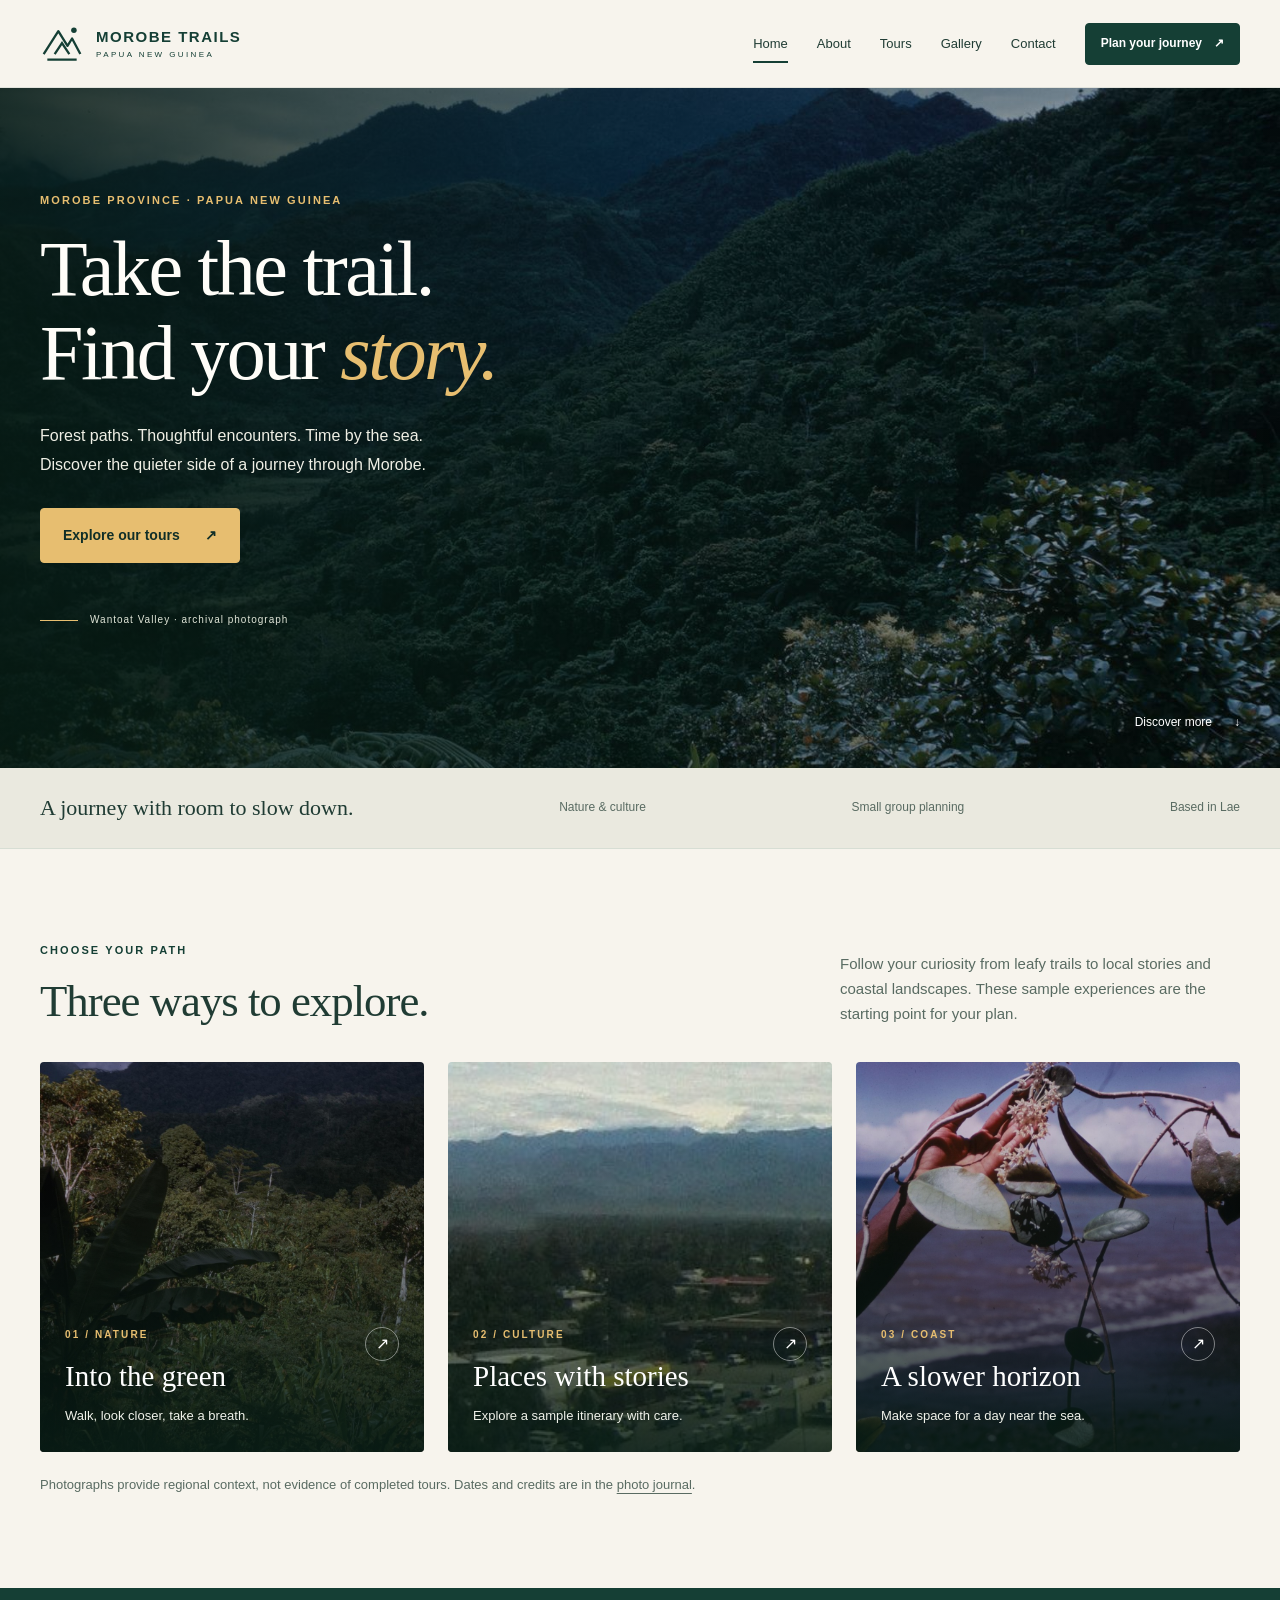
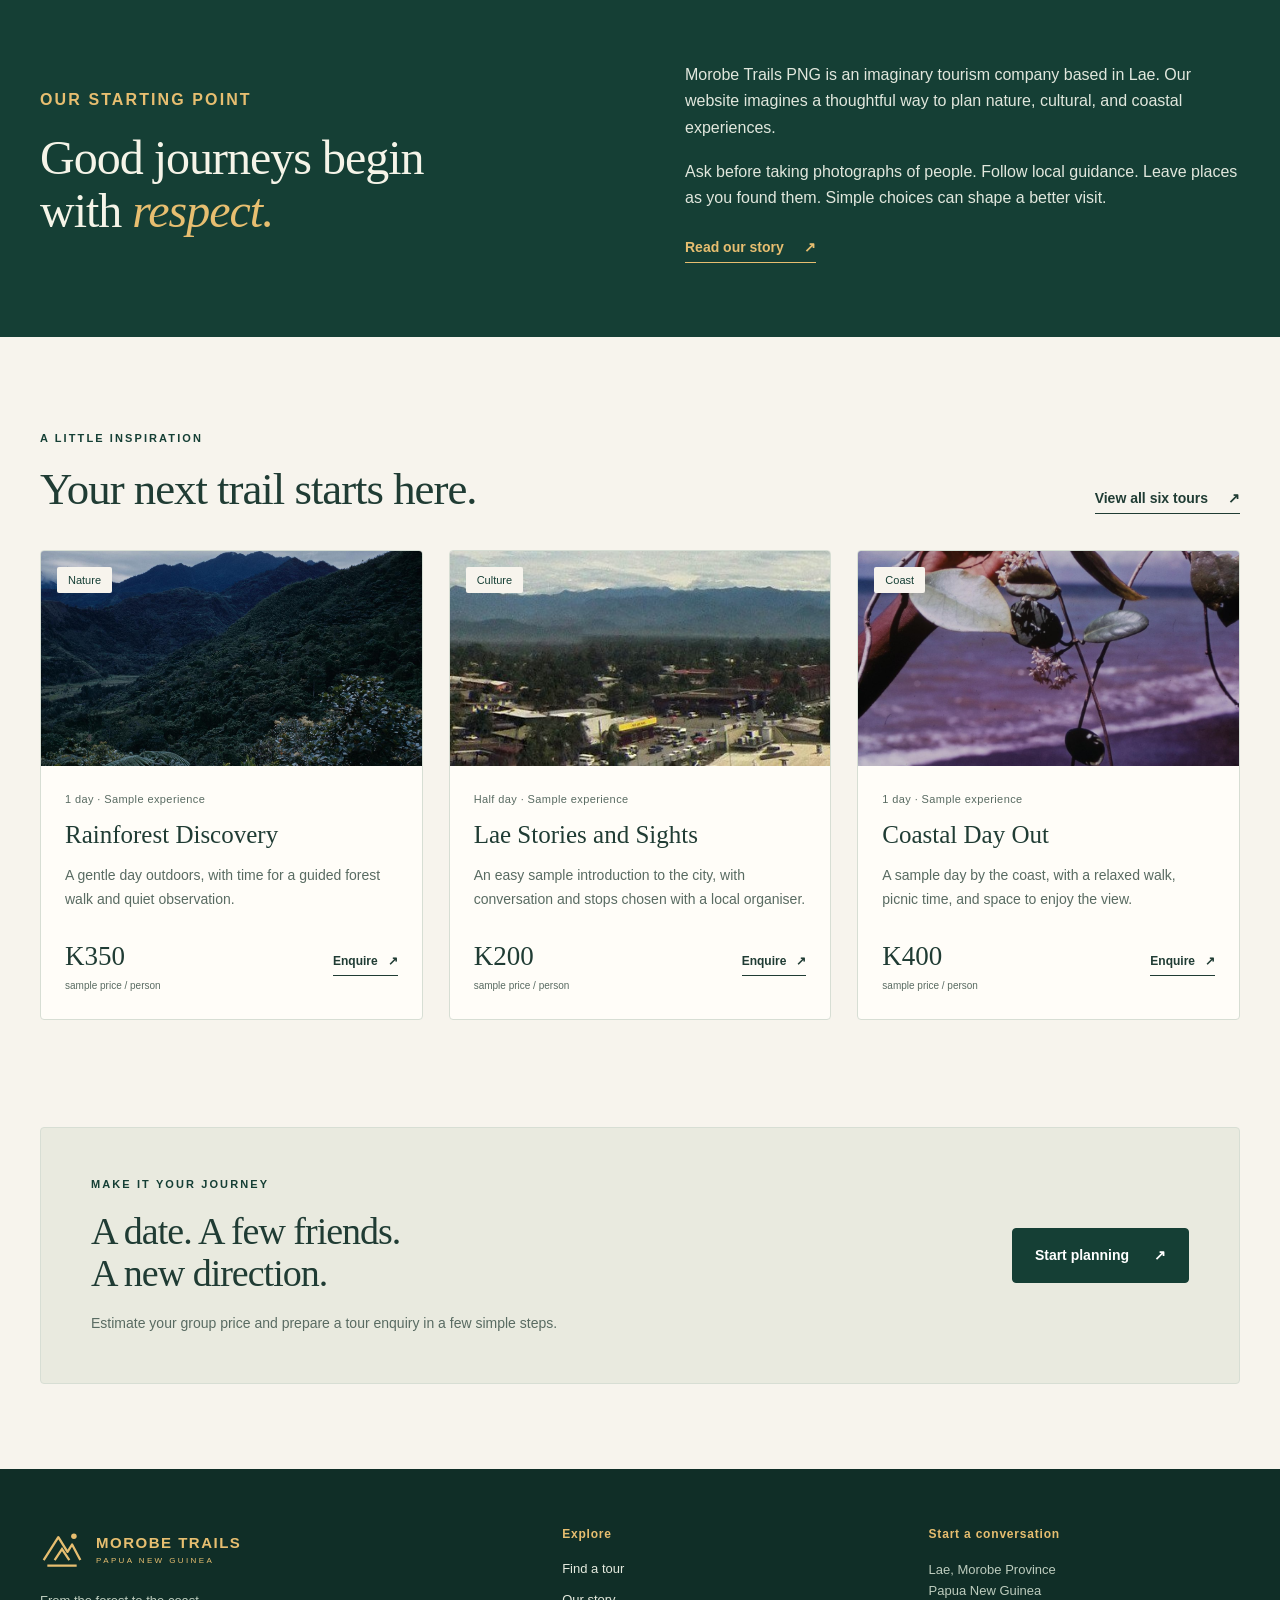
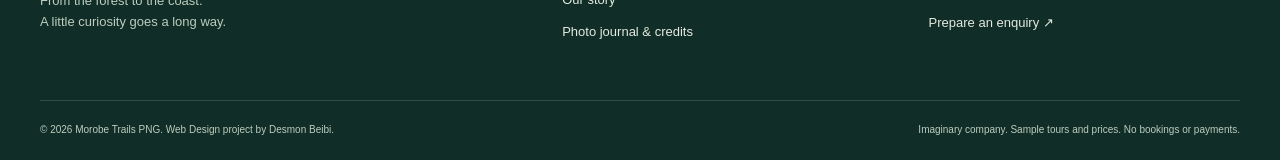
==== index.html @ 66544f93 "Complete Morobe Trails PNG tourism website" ====
<!DOCTYPE html>
<html lang="en">
<head><meta charset="utf-8"><meta name="viewport" content="width=device-width, initial-scale=1"><meta name="description" content="Explore the fictional tour concepts of Morobe Trails PNG, a Lae-based tourism company created for a Web Design project."><title>Home | Morobe Trails PNG</title><link rel="icon" href="assets/images/favicon.svg" type="image/svg+xml"><link rel="stylesheet" href="assets/css/style.css"><script defer src="assets/js/tours.js"></script><script defer src="assets/js/core.js"></script><script defer src="assets/js/main.js"></script></head>
<body><a class="skip-link" href="#main">Skip to content</a>
<header class="site-header"><div class="container header-inner"><a class="brand" href="index.html" aria-label="Morobe Trails PNG home"><svg viewBox="0 0 48 48" fill="none" aria-hidden="true"><path d="M4 35 20 10l10 16 5-8 9 17" stroke="currentColor" stroke-width="2.5" stroke-linejoin="round"/><path d="m16 35 8-12 8 12M8 41h32" stroke="currentColor" stroke-width="2.5"/><circle cx="37" cy="9" r="3" fill="currentColor"/></svg><span>MOROBE TRAILS<small>PAPUA NEW GUINEA</small></span></a><button class="menu-toggle" type="button" aria-expanded="false" aria-controls="site-nav" hidden>Menu <span aria-hidden="true">☰</span></button><nav id="site-nav" class="site-nav" aria-label="Main navigation"><a href="index.html" aria-current="page">Home</a><a href="about.html">About</a><a href="tours.html">Tours</a><a href="gallery.html">Gallery</a><a href="contact.html">Contact</a><a class="button small nav-cta" href="contact.html">Plan your journey <span aria-hidden="true">↗</span></a></nav></div></header>
<main id="main">
<section class="hero"><img class="hero-image" src="assets/images/wantoat-rainforest.jpg" alt="Archival view of rainforest-covered mountains in Wantoat Valley, Papua New Guinea" fetchpriority="high" width="1500" height="1000"><div class="hero-shade"></div><div class="container hero-content"><p class="eyebrow light">MOROBE PROVINCE · PAPUA NEW GUINEA</p><h1>Take the trail.<br>Find your <em>story.</em></h1><p class="hero-intro">Forest paths. Thoughtful encounters. Time by the sea.<br>Discover the quieter side of a journey through Morobe.</p><a class="button gold" href="tours.html">Explore our tours <span aria-hidden="true">↗</span></a><div class="hero-caption"><span class="line"></span> Wantoat Valley · archival photograph</div></div><a class="hero-scroll" href="#discover">Discover more <span aria-hidden="true">↓</span></a></section>
<section class="intro-strip"><div class="container intro-strip-inner"><p>A journey with room to slow down.</p><span>Nature &amp; culture</span><span>Small group planning</span><span>Based in Lae</span></div></section>
<section id="discover" class="section container"><div class="section-heading"><div><p class="eyebrow">CHOOSE YOUR PATH</p><h2>Three ways to explore.</h2></div><p>Follow your curiosity from leafy trails to local stories and coastal landscapes. These sample experiences are the starting point for your plan.</p></div><div class="experience-grid">
<a class="experience-card" href="tours.html?category=Nature"><img src="assets/images/saruwaged-forest.jpg" alt="Archival forest and mountain view in the Saruwaged Range" loading="lazy" width="1500" height="1000"><div><span class="eyebrow light">01 / NATURE</span><h3>Into the green</h3><p>Walk, look closer, take a breath.</p><span class="circle-arrow" aria-hidden="true">↗</span></div></a>
<a class="experience-card" href="tours.html?category=Culture"><img src="assets/images/lae-city.jpg" alt="Panoramic view of Lae city, photographed in 2014" loading="lazy" width="1500" height="1000"><div><span class="eyebrow light">02 / CULTURE</span><h3>Places with stories</h3><p>Explore a sample itinerary with care.</p><span class="circle-arrow" aria-hidden="true">↗</span></div></a>
<a class="experience-card" href="tours.html?category=Coast"><img src="assets/images/lae-coast.jpg" alt="Archival photograph recorded in Lae, Papua New Guinea" loading="lazy" width="1500" height="1000"><div><span class="eyebrow light">03 / COAST</span><h3>A slower horizon</h3><p>Make space for a day near the sea.</p><span class="circle-arrow" aria-hidden="true">↗</span></div></a></div><p class="image-note">Photographs provide regional context, not evidence of completed tours. Dates and credits are in the <a href="gallery.html#credits">photo journal</a>.</p></section>
<section class="story-band"><div class="container story-grid"><div><p class="eyebrow light">OUR STARTING POINT</p><h2>Good journeys begin<br>with <em>respect.</em></h2></div><div><p>Morobe Trails PNG is an imaginary tourism company based in Lae. Our website imagines a thoughtful way to plan nature, cultural, and coastal experiences.</p><p>Ask before taking photographs of people. Follow local guidance. Leave places as you found them. Simple choices can shape a better visit.</p><a class="text-link light" href="about.html">Read our story <span aria-hidden="true">↗</span></a></div></div></section>
<section class="section container"><div class="section-heading"><div><p class="eyebrow">A LITTLE INSPIRATION</p><h2>Your next trail starts here.</h2></div><a class="text-link" href="tours.html">View all six tours <span aria-hidden="true">↗</span></a></div><div class="tour-grid" id="featured-tours"></div><noscript><p>Enable JavaScript to view the interactive tour cards and planning tools. You can still browse our story and photo journal.</p></noscript></section>
<section class="cta-panel container"><div><p class="eyebrow">MAKE IT YOUR JOURNEY</p><h2>A date. A few friends.<br>A new direction.</h2><p>Estimate your group price and prepare a tour enquiry in a few simple steps.</p></div><a class="button" href="tours.html#calculator">Start planning <span aria-hidden="true">↗</span></a></section>
</main>
<footer class="site-footer"><div class="container footer-grid"><div><a class="brand" href="index.html"><svg viewBox="0 0 48 48" fill="none" aria-hidden="true"><path d="M4 35 20 10l10 16 5-8 9 17" stroke="currentColor" stroke-width="2.5" stroke-linejoin="round"/><path d="m16 35 8-12 8 12M8 41h32" stroke="currentColor" stroke-width="2.5"/><circle cx="37" cy="9" r="3" fill="currentColor"/></svg><span>MOROBE TRAILS<small>PAPUA NEW GUINEA</small></span></a><p>From the forest to the coast.<br>A little curiosity goes a long way.</p></div><div><h2>Explore</h2><a href="tours.html">Find a tour</a><a href="about.html">Our story</a><a href="gallery.html">Photo journal &amp; credits</a></div><div><h2>Start a conversation</h2><p>Lae, Morobe Province<br>Papua New Guinea</p><a href="contact.html">Prepare an enquiry <span aria-hidden="true">↗</span></a></div></div><div class="container footer-bottom"><p>© 2026 Morobe Trails PNG. Web Design project by Desmon Beibi.</p><p>Imaginary company. Sample tours and prices. No bookings or payments.</p></div></footer>
</body></html>
---- assets/css/style.css ----
:root{--forest:#153f35;--deep:#102e27;--cream:#f7f4ed;--paper:#fffdf8;--gold:#e7be70;--ink:#203c34;--muted:#596b62;--line:#d7ded4;--error:#9c2d20;--radius:4px}*{box-sizing:border-box}html{scroll-behavior:smooth;scroll-padding-top:95px}body{margin:0;background:var(--cream);color:var(--ink);font-family:Arial,Helvetica,sans-serif;font-size:16px;line-height:1.65}h1,h2,h3,h4,p,figure{margin:0}h1,h2,h3{font-family:Georgia,'Times New Roman',serif;font-weight:400;line-height:1.1}h1{font-size:clamp(44px,6vw,78px);letter-spacing:-2px}h2{font-size:clamp(32px,3.5vw,48px);letter-spacing:-1px}h3{font-size:27px}h4{font-size:15px;margin:18px 0 5px}h1 em,h2 em{font-weight:400}p+p{margin-top:18px}a{color:inherit;text-underline-offset:4px}img{display:block;width:100%;object-fit:cover}button,input,select,textarea{font:inherit}button,a,input,select,textarea{-webkit-tap-highlight-color:transparent}button{cursor:pointer}button:disabled{cursor:default}a:focus-visible,button:focus-visible,input:focus-visible,select:focus-visible,textarea:focus-visible,summary:focus-visible{outline:3px solid #b67b12;outline-offset:4px}button:focus-visible{outline-offset:5px}[hidden]{display:none!important}.container{width:min(1200px,calc(100% - 80px));margin-inline:auto}.section{padding-top:92px;padding-bottom:92px}.eyebrow{font-size:11px;letter-spacing:2.1px;font-weight:700;color:var(--forest);margin-bottom:18px}.eyebrow.light{color:var(--gold)}.lead{max-width:640px;font-size:18px;color:var(--muted);margin-top:24px}.muted,.image-note,.field-hint{color:var(--muted)}.small-note,.image-note{font-size:13px;line-height:1.65}.image-note{margin-top:22px}.text-link{display:inline-flex;gap:20px;align-items:center;font-size:14px;font-weight:700;text-decoration:none;border-bottom:1px solid currentColor;padding-bottom:3px}.text-link.light{color:var(--gold)}.button{display:inline-flex;align-items:center;justify-content:center;gap:25px;background:var(--forest);color:white;border:1px solid var(--forest);text-decoration:none;font-size:14px;font-weight:700;padding:15px 22px;border-radius:var(--radius);min-height:48px;transition:background .2s,transform .2s}.button:hover{background:var(--deep);transform:translateY(-1px)}.button.gold{background:var(--gold);color:var(--deep);border-color:var(--gold)}.button.gold:hover{background:#f0cc8a}.button.secondary{background:transparent;color:var(--forest)}.button.small{padding:10px 15px;gap:12px;min-height:42px;font-size:12px}.site-header{height:88px;background:var(--cream);position:sticky;top:0;z-index:20;border-bottom:1px solid rgba(21,63,53,.09)}.header-inner{height:100%;display:flex;align-items:center;justify-content:space-between;gap:25px}.brand{display:flex;gap:12px;align-items:center;text-decoration:none;color:var(--forest);flex-shrink:0}.brand svg{width:44px;height:44px}.brand>span{font-size:15px;font-weight:700;line-height:1.5;letter-spacing:1.5px}.brand small{display:block;font-size:8px;letter-spacing:2.4px;font-weight:400}.site-nav{display:flex;align-items:center;gap:29px}.site-nav>a:not(.button){font-size:13px;text-decoration:none;padding:9px 0;position:relative}.site-nav>a[aria-current]::after{content:'';height:2px;background:var(--forest);position:absolute;bottom:0;left:0;right:0}.site-nav>a:hover{color:#6d531b}.menu-toggle{display:none;border:1px solid var(--line);background:transparent;padding:10px 14px;color:var(--forest);border-radius:4px;min-height:44px}.hero{height:680px;min-height:590px;position:relative;isolation:isolate;color:white;background:var(--forest)}.hero-image{position:absolute;inset:0;height:100%;object-position:center 53%;z-index:-2}.hero-shade{position:absolute;inset:0;background:linear-gradient(90deg,rgba(7,27,19,.86),rgba(7,27,19,.47) 48%,rgba(7,27,19,.12));z-index:-1}.hero-content{padding-top:103px}.hero h1{font-size:clamp(50px,6.1vw,84px);line-height:1.08;color:var(--paper);max-width:700px;letter-spacing:-2.5px}.hero h1 em{color:var(--gold)}.hero-intro{font-size:16px;color:#efefe5;line-height:1.85;margin:25px 0 28px}.hero-caption{display:flex;align-items:center;gap:12px;font-size:10px;letter-spacing:1px;color:#e0e5d8;margin-top:49px}.line{width:38px;height:1px;background:var(--gold)}.hero-scroll{position:absolute;right:40px;bottom:35px;color:white;text-decoration:none;font-size:12px;display:flex;gap:22px}.intro-strip{background:#eae9df;border-bottom:1px solid var(--line)}.intro-strip-inner{display:flex;justify-content:space-between;align-items:center;gap:20px;min-height:80px}.intro-strip p{font-family:Georgia,serif;font-size:22px}.intro-strip span{font-size:12px;color:var(--muted)}.section-heading{display:flex;align-items:flex-end;justify-content:space-between;gap:55px;margin-bottom:36px}.section-heading>p{max-width:400px;color:var(--muted);font-size:15px}.section-heading .text-link{flex-shrink:0}.experience-grid{display:grid;grid-template-columns:repeat(3,1fr);gap:24px}.experience-card{height:390px;position:relative;isolation:isolate;color:white;text-decoration:none;overflow:hidden;border-radius:var(--radius)}.experience-card img{position:absolute;inset:0;height:100%;z-index:-2;transition:transform .6s}.experience-card::after{content:'';position:absolute;inset:0;background:linear-gradient(transparent 20%,rgba(8,29,22,.87));z-index:-1}.experience-card:hover img{transform:scale(1.035)}.experience-card>div{position:absolute;left:25px;right:25px;bottom:26px}.experience-card h3{font-size:29px}.experience-card p{font-size:13px;color:#eff1e9;margin-top:12px}.experience-card .eyebrow{font-size:10px;display:block}.circle-arrow{position:absolute;right:0;top:0;border:1px solid #ffffff70;border-radius:50%;width:34px;height:34px;text-align:center;line-height:32px}.story-band{background:var(--forest);color:#f5f4e8;padding:74px 0}.story-grid{display:grid;grid-template-columns:1fr 1fr;gap:90px;align-items:center}.story-grid h2{font-size:48px}.story-grid h2 em{color:var(--gold)}.story-grid p{font-size:16px;color:#e1e7dd}.story-grid .text-link{margin-top:24px}.tour-grid{display:grid;grid-template-columns:repeat(3,minmax(0,1fr));gap:26px}.tour-card{background:var(--paper);border:1px solid var(--line);border-radius:var(--radius);overflow:hidden;display:flex;flex-direction:column}.tour-photo{height:215px;position:relative;display:block;overflow:hidden}.tour-photo img{height:100%;transition:transform .5s}.tour-photo:hover img{transform:scale(1.035)}.tour-category{position:absolute;top:16px;left:16px;background:var(--cream);color:var(--forest);padding:4px 11px;font-size:11px;border-radius:2px}.tour-card-body{padding:24px;display:flex;flex-direction:column;flex:1}.tour-duration{font-size:11px;letter-spacing:.4px;color:var(--muted);margin-bottom:12px}.tour-card h3{font-size:25px;line-height:1.2;margin-bottom:14px}.tour-card-body>p:not(.tour-duration){font-size:14px;color:var(--muted)}.tour-card details{font-size:13px;margin-top:18px;margin-bottom:8px}.tour-card summary{cursor:pointer;font-weight:700;padding:7px 0}.tour-card li{margin-bottom:7px}.tour-card details ol,.tour-card details ul{padding-left:20px}.tour-card-bottom{margin-top:auto;padding-top:23px;display:flex;justify-content:space-between;align-items:center;gap:15px}.tour-card-bottom strong{font-family:Georgia,serif;font-size:27px;font-weight:400}.tour-card-bottom small{display:block;font-size:10px;color:var(--muted)}.tour-card-bottom .text-link{font-size:12px;gap:10px}.cta-panel{margin-top:15px;margin-bottom:85px;background:#e9eadf;border:1px solid var(--line);padding:47px 50px;display:flex;justify-content:space-between;align-items:center;gap:30px;border-radius:var(--radius)}.cta-panel h2{font-size:38px}.cta-panel p:not(.eyebrow){font-size:14px;color:var(--muted);margin-top:18px}.site-footer{background:#102e27;color:#e5eade;padding-top:59px}.site-footer .brand{color:var(--gold)}.footer-grid{display:grid;grid-template-columns:1.5fr 1fr 1fr;gap:55px;padding-bottom:48px}.footer-grid h2{font-family:Arial,sans-serif;font-size:12px;letter-spacing:.8px;font-weight:700;color:var(--gold);margin-bottom:17px}.footer-grid p{font-size:13px;color:#bdccbe;margin-top:18px}.footer-grid a:not(.brand){display:block;font-size:13px;text-decoration:none;margin:10px 0}.footer-grid a:hover{text-decoration:underline}.footer-bottom{border-top:1px solid #ffffff22;padding:21px 0;display:flex;justify-content:space-between;gap:25px}.footer-bottom p{font-size:10px;color:#bdccbe;margin:0;max-width:50%}.page-intro{padding-top:76px;padding-bottom:62px}.page-intro h1 em{color:#80601f}.split-section{display:grid;grid-template-columns:1fr 1fr;gap:70px;align-items:center;padding-bottom:35px}.editorial-photo img{height:450px;border-radius:4px}.editorial-photo figcaption{font-size:11px;color:var(--muted);margin-top:12px}.prose h2{margin-bottom:24px}.prose p:not(.eyebrow){font-size:15px;color:var(--muted)}.prose .button{margin-top:28px}.principle-grid{display:grid;grid-template-columns:repeat(3,1fr);gap:43px;margin-top:40px}.principle-grid article{border-top:1px solid var(--line);padding-top:24px}.number{font-size:12px;color:#80601f;display:block;margin-bottom:20px}.principle-grid h3{font-size:25px;margin-bottom:17px}.principle-grid p{font-size:14px;color:var(--muted)}.steps{list-style:none;counter-reset:steps;padding:0;margin:0}.steps li{counter-increment:steps;position:relative;padding-left:55px;margin:21px 0}.steps li:before{content:'0' counter(steps);position:absolute;left:0;top:0;color:var(--gold);font-size:14px}.steps strong{display:block;font-family:Georgia,serif;font-weight:400;font-size:26px}.steps span{font-size:14px;color:#d2ded0}.tour-section{padding-bottom:80px}.tour-toolbar{display:flex;justify-content:space-between;gap:20px;align-items:center;border-top:1px solid var(--line);padding:22px 0 15px}.filter-buttons{display:flex;gap:8px;flex-wrap:wrap}.filter-buttons button{background:transparent;border:1px solid var(--line);color:var(--forest);border-radius:3px;padding:9px 19px;font-size:13px;min-height:44px}.filter-buttons button[aria-pressed=true]{background:var(--forest);border-color:var(--forest);color:white}.search-field input{width:245px;min-height:44px}.tour-section #tour-count{font-size:12px;margin-bottom:25px}.empty-state{padding:50px;border:1px solid var(--line);text-align:center}.calculator-section{background:var(--forest);color:var(--cream);padding:80px 0}.calculator-grid{display:grid;grid-template-columns:1fr 1fr;gap:100px;align-items:center}.calculator-grid h2{font-size:51px;margin-bottom:24px}.calculator-grid h2 em{color:var(--gold)}.calculator-grid>div>p:not(.eyebrow){color:#d9e3d6;max-width:430px}.calculator-card{background:var(--paper);color:var(--ink);padding:36px;border-radius:5px}.calculator-card h3{margin-bottom:22px}.calculator-card .button{margin-top:12px;width:100%}.estimate-result{border-top:1px solid var(--line);padding-top:23px;margin-top:25px;margin-bottom:19px}.estimate-result>p{font-size:12px;color:var(--muted);margin:0}.estimate-result output{font-family:Georgia,serif;font-size:47px;display:block;line-height:1.35;color:var(--forest)}label{display:block;font-size:13px;font-weight:700;margin-bottom:8px}input,select,textarea{border:1px solid #aebcb0;border-radius:3px;background:white;color:var(--ink);padding:12px 13px;max-width:100%;width:100%;min-height:48px;font-size:14px}textarea{resize:vertical;line-height:1.6}select{padding-right:25px}input[aria-invalid=true],select[aria-invalid=true],textarea[aria-invalid=true]{border:2px solid var(--error)}.field-hint{font-size:11px;margin:7px 0 12px}.field-error{font-size:12px;color:var(--error);margin-top:6px;min-height:0}.field-error:not(:empty){margin-bottom:10px}.calculator-card label:not(:first-of-type){margin-top:16px}.gallery-grid{display:grid;grid-template-columns:repeat(2,minmax(0,1fr));gap:40px 30px;padding-bottom:20px}.journal-photo img{height:355px;border-radius:4px}.journal-photo figcaption{padding-top:20px}.journal-photo h2{font-size:26px;margin-bottom:12px}.journal-photo .eyebrow{font-size:10px;display:block;margin-bottom:9px}.journal-photo p{color:var(--muted);font-size:13px}.credits-section>p:not(.eyebrow){max-width:760px;color:var(--muted);margin-top:22px}.credits-list{margin-top:30px;display:grid;grid-template-columns:1fr 1fr;gap:25px}.credits-list article{border-top:1px solid var(--line);padding-top:20px}.credits-list h3{font-family:Arial,sans-serif;font-size:15px;font-weight:700;margin-bottom:10px}.credits-list p{font-size:12px;color:var(--muted);overflow-wrap:anywhere}.contact-grid{display:grid;grid-template-columns:.85fr 1.4fr;gap:80px;padding-bottom:90px}.contact-aside h2{font-size:35px;margin-bottom:25px}.contact-aside>p:not(.eyebrow){font-size:15px;color:var(--muted)}.check-list{padding-left:20px;margin:26px 0;font-size:14px;color:var(--muted)}.check-list li{padding-left:5px;margin-bottom:13px}.notice{padding:22px;background:#e9eadf;border-left:3px solid #8c6b26;margin-bottom:25px}.notice strong{font-size:14px}.notice p{font-size:12px;margin-top:8px;color:var(--muted)}.contact-form-wrap{min-width:0}.contact-form-wrap form{padding:32px;border:1px solid var(--line);background:var(--paper);border-radius:4px}.contact-form-wrap form h2{font-size:31px;margin-bottom:14px}.contact-form-wrap form>p{font-size:12px}.form-grid{display:grid;grid-template-columns:1fr 1fr;gap:20px;margin-top:25px;margin-bottom:24px}.field.full{grid-column:1/-1}.form-status:not(:empty){padding:12px;background:#ecefe4;margin-top:18px}.enquiry-preview{border:1px solid var(--line);background:var(--paper);padding:30px;margin-top:25px;border-radius:4px}.enquiry-preview h2{font-size:31px;margin-bottom:20px}.enquiry-preview>p{font-size:13px}.enquiry-preview label{margin-top:20px}.enquiry-preview textarea{font-size:13px}.draft-actions{display:flex;gap:10px;flex-wrap:wrap;margin-top:20px}.draft-actions .button{gap:12px}.skip-link{position:fixed;top:-100px;left:15px;background:var(--forest);color:white;padding:12px 20px;z-index:100}.skip-link:focus{top:10px}.sr-only{position:absolute;width:1px;height:1px;padding:0;margin:-1px;overflow:hidden;clip:rect(0,0,0,0);white-space:nowrap;border:0}
@media(max-width:1100px){.site-nav{gap:19px}.site-nav .nav-cta{display:none}.story-grid,.calculator-grid{gap:55px}.contact-grid{gap:45px}.tour-card-body{padding:20px}.tour-card h3{font-size:23px}}
@media(max-width:900px){.container{width:calc(100% - 48px)}.site-header{height:78px}.menu-toggle:not([hidden]){display:block}.site-nav{position:absolute;top:78px;left:0;right:0;background:var(--cream);padding:24px;box-shadow:0 15px 15px #153f351a;display:flex;flex-wrap:wrap;gap:18px;justify-content:center}.site-nav.enhanced{display:none}.site-nav.enhanced.is-open{display:flex;flex-direction:column;align-items:stretch}.site-nav.enhanced.is-open>a{padding:11px 5px}.site-nav .nav-cta{display:none}.hero{height:620px;min-height:0}.hero-content{padding-top:95px}.hero h1{font-size:65px}.intro-strip-inner{flex-wrap:wrap;padding-block:20px;gap:15px 25px}.intro-strip p{width:100%}.section{padding-block:65px}.section-heading{align-items:flex-start;gap:30px}.experience-grid{gap:15px}.experience-card{height:335px}.experience-card>div{left:18px;right:18px}.experience-card h3{font-size:24px}.experience-card p{font-size:12px}.experience-card .circle-arrow{display:none}.story-grid{gap:35px}.story-grid h2{font-size:39px}.tour-grid{grid-template-columns:repeat(2,minmax(0,1fr))}.tour-grid .tour-card:last-child:nth-child(3){grid-column:1/-1;max-width:calc(50% - 13px)}.split-section{gap:35px}.editorial-photo img{height:400px}.principle-grid{gap:25px}.principle-grid h3{font-size:23px}.calculator-grid{gap:35px}.calculator-grid h2{font-size:42px}.calculator-card{padding:27px}.contact-grid{grid-template-columns:1fr 1.35fr;gap:30px}.contact-form-wrap form{padding:25px}.form-grid{grid-template-columns:1fr}.field.full{grid-column:auto}.footer-grid{gap:25px}.journal-photo img{height:285px}.cta-panel{padding:35px;margin-bottom:60px}.cta-panel h2{font-size:33px}}
@media(max-width:600px){.container{width:calc(100% - 36px)}.brand svg{width:36px;height:36px}.brand>span{font-size:12px;letter-spacing:1.2px}.brand small{font-size:7px;letter-spacing:1.7px}.header-inner{gap:10px}.menu-toggle{font-size:12px;padding:8px 10px}.hero{height:600px}.hero-content{padding-top:88px}.hero h1{font-size:54px;letter-spacing:-1.5px}.hero .eyebrow{font-size:9px;letter-spacing:1.5px}.hero-intro{font-size:14px;max-width:310px}.hero-intro br{display:none}.hero-image{object-position:58% center}.hero-shade{background:linear-gradient(90deg,rgba(7,27,19,.87),rgba(7,27,19,.45))}.hero-caption{font-size:9px;margin-top:40px;letter-spacing:.5px}.hero-scroll{right:20px;bottom:23px;font-size:11px}.intro-strip p{font-size:21px}.intro-strip span{font-size:10px}.intro-strip-inner{gap:13px 16px}.section{padding-block:52px}.section-heading{display:block;margin-bottom:27px}.section-heading>p{margin-top:22px;font-size:14px}.section-heading>.text-link{margin-top:23px}.experience-grid{grid-template-columns:1fr;gap:18px}.experience-card{height:345px}.experience-card h3{font-size:31px}.experience-card>div{left:25px;bottom:27px}.experience-card p{font-size:13px}.experience-card .circle-arrow{display:block}.story-band{padding:54px 0}.story-grid{grid-template-columns:1fr;gap:28px}.story-grid h2{font-size:39px}.story-grid p{font-size:14px}.tour-grid{grid-template-columns:1fr;gap:24px}.tour-grid .tour-card:last-child:nth-child(3){grid-column:auto;max-width:none}.tour-photo{height:225px}.tour-card-body{padding:24px}.tour-card h3{font-size:27px}.cta-panel{display:block;padding:30px;margin-top:0;margin-bottom:52px}.cta-panel .button{margin-top:26px}.cta-panel h2{font-size:34px}.footer-grid{grid-template-columns:1fr 1fr;gap:30px 20px}.footer-grid>div:first-child{grid-column:1/-1}.site-footer{padding-top:42px}.footer-grid h2{font-size:11px}.footer-grid p,.footer-grid a:not(.brand){font-size:12px}.footer-bottom{display:block;padding-bottom:26px}.footer-bottom p{max-width:none;font-size:10px}.footer-bottom p+p{margin-top:12px}.page-intro{padding-top:54px;padding-bottom:42px}.page-intro h1{font-size:47px;letter-spacing:-1.3px}.lead{font-size:16px}.split-section{grid-template-columns:1fr;gap:35px}.editorial-photo img{height:350px}.prose h2{font-size:34px}.principle-grid{grid-template-columns:1fr;gap:27px}.principle-grid h3{font-size:28px}.principle-grid p{font-size:14px}.number{margin-bottom:12px}.tour-toolbar{display:block;padding:19px 0}.filter-buttons{gap:6px}.filter-buttons button{padding:9px 14px;font-size:12px}.search-field{margin-top:18px}.search-field input{width:100%}.tour-section{padding-bottom:52px}.empty-state{padding:25px}.calculator-section{padding:53px 0}.calculator-grid{grid-template-columns:1fr;gap:30px}.calculator-grid h2{font-size:40px}.calculator-grid>div>p:not(.eyebrow){font-size:14px}.calculator-card{padding:27px 23px}.calculator-card h3{font-size:28px}.gallery-grid{grid-template-columns:1fr;gap:35px}.journal-photo img{height:310px}.credits-list{grid-template-columns:1fr}.contact-grid{grid-template-columns:1fr;gap:35px;padding-bottom:55px}.contact-form-wrap form{padding:25px 20px}.contact-aside h2{font-size:34px}.enquiry-preview{padding:25px 20px}.draft-actions{display:block}.draft-actions .button{width:100%;margin-bottom:10px}}
@media(prefers-reduced-motion:reduce){html{scroll-behavior:auto}*,*::before,*::after{transition:none!important}}
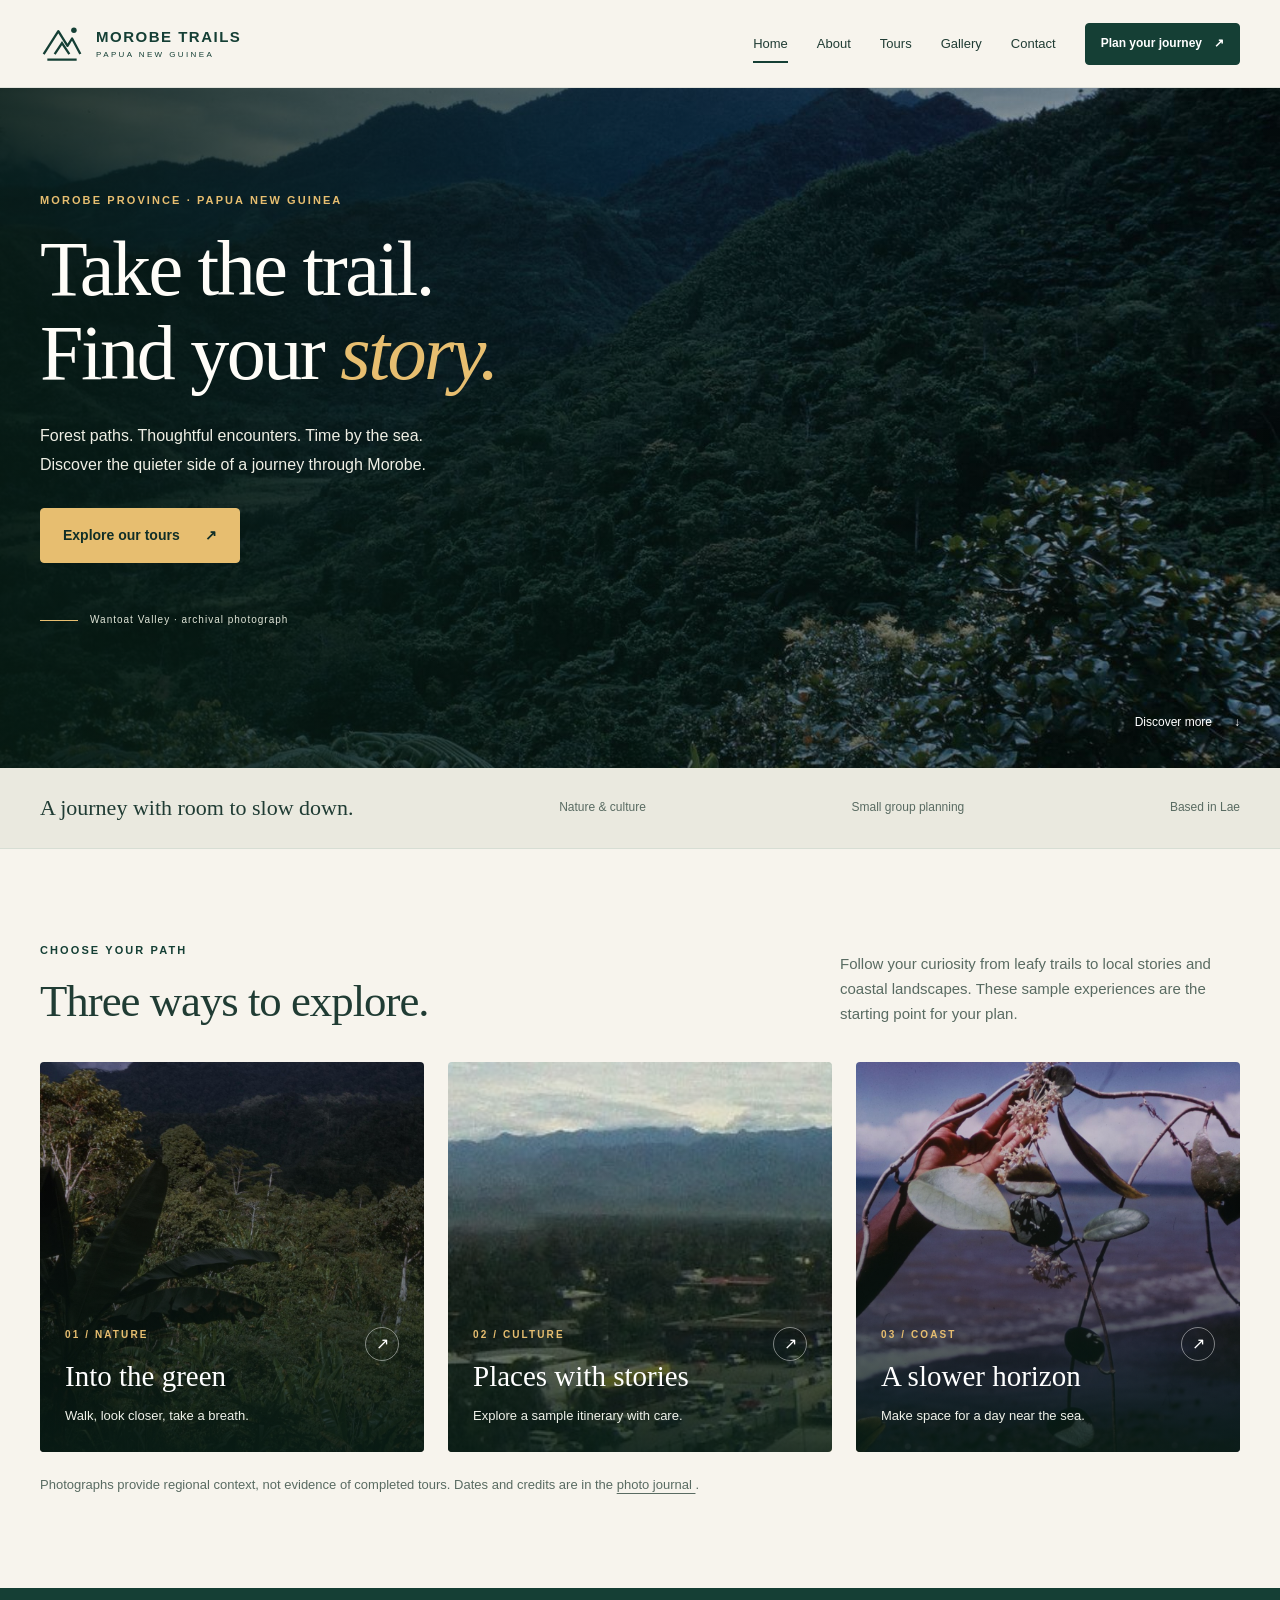
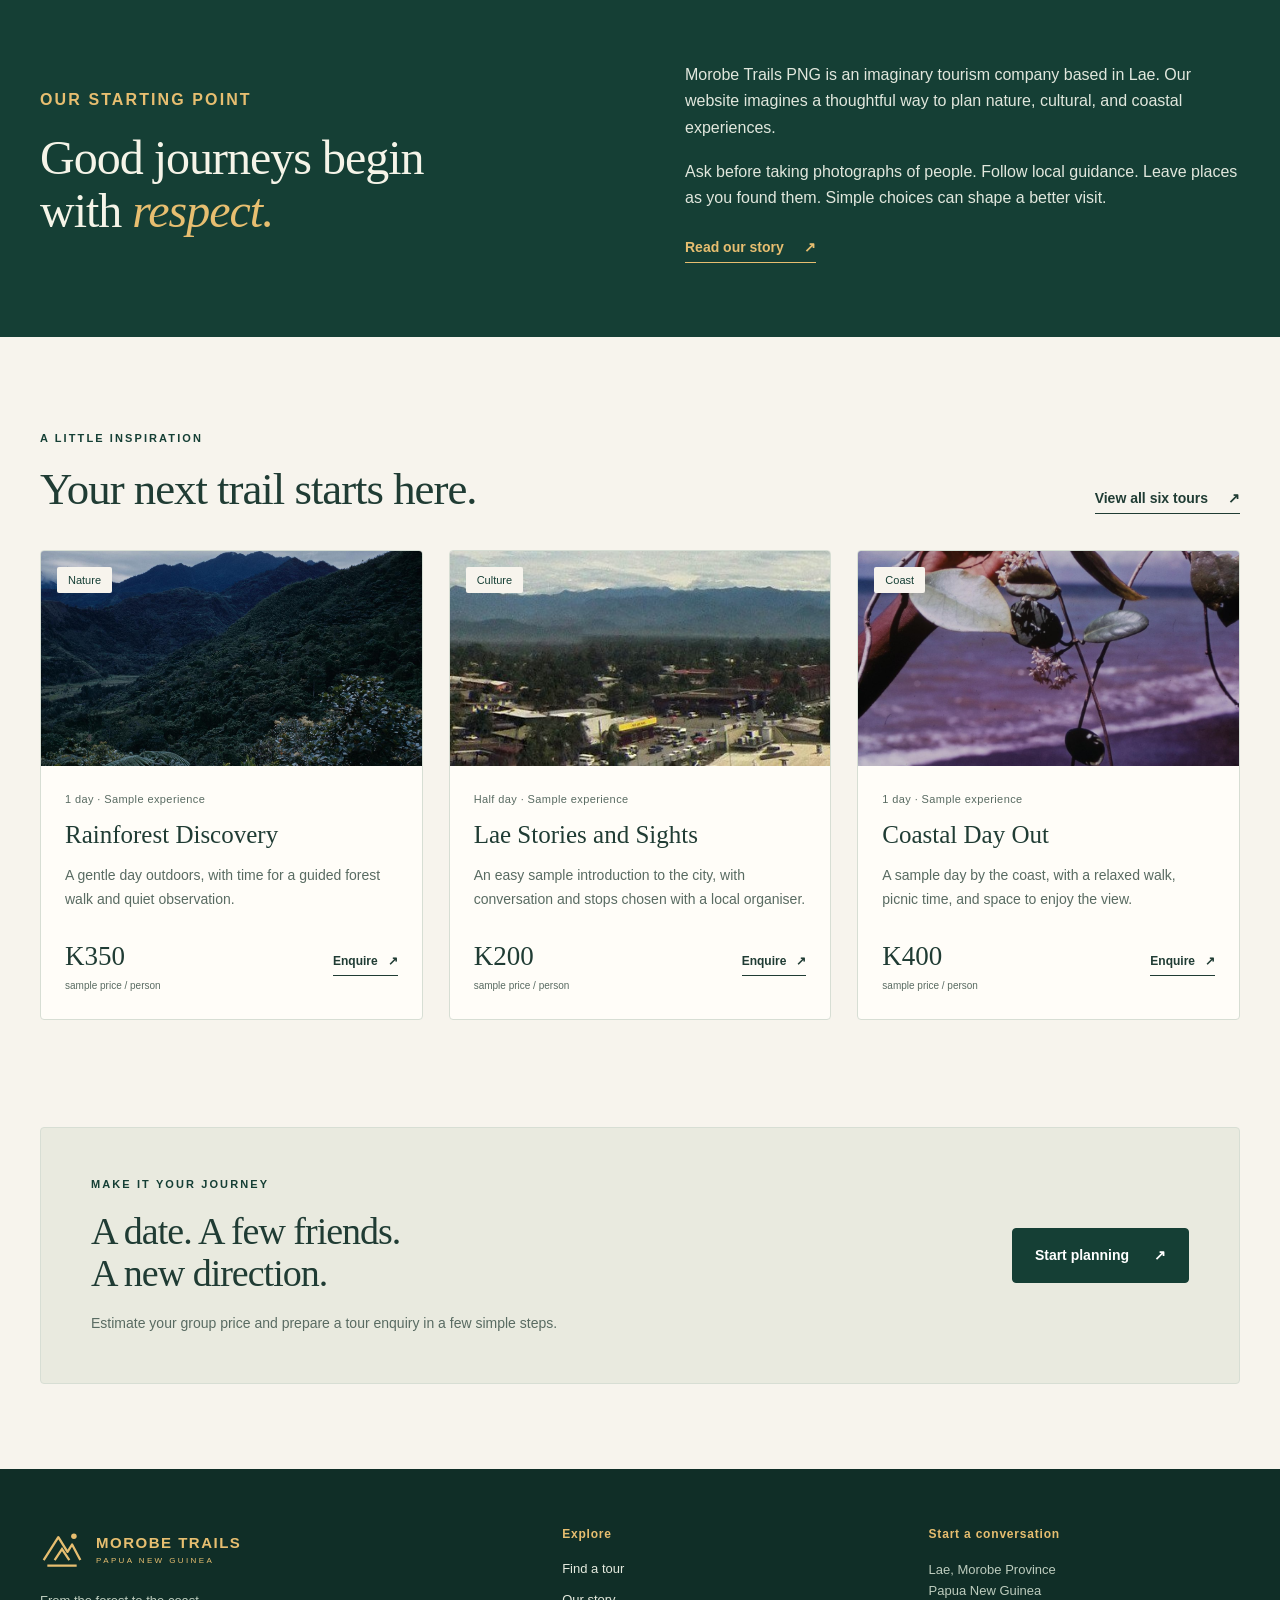
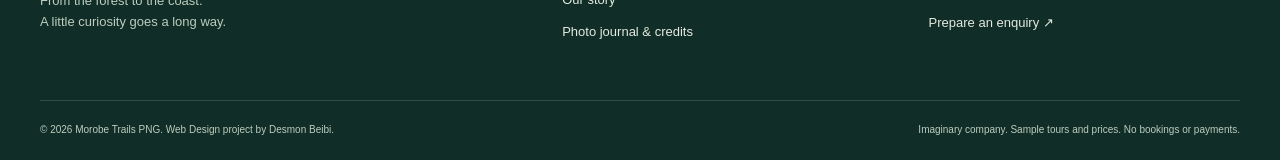
==== commit 8f19b70f: "Document publication and format source for review" ====
--- a/index.html
+++ b/index.html
@@ -1,18 +1,342 @@
 <!DOCTYPE html>
 <html lang="en">
-<head><meta charset="utf-8"><meta name="viewport" content="width=device-width, initial-scale=1"><meta name="description" content="Explore the fictional tour concepts of Morobe Trails PNG, a Lae-based tourism company created for a Web Design project."><title>Home | Morobe Trails PNG</title><link rel="icon" href="assets/images/favicon.svg" type="image/svg+xml"><link rel="stylesheet" href="assets/css/style.css"><script defer src="assets/js/tours.js"></script><script defer src="assets/js/core.js"></script><script defer src="assets/js/main.js"></script></head>
-<body><a class="skip-link" href="#main">Skip to content</a>
-<header class="site-header"><div class="container header-inner"><a class="brand" href="index.html" aria-label="Morobe Trails PNG home"><svg viewBox="0 0 48 48" fill="none" aria-hidden="true"><path d="M4 35 20 10l10 16 5-8 9 17" stroke="currentColor" stroke-width="2.5" stroke-linejoin="round"/><path d="m16 35 8-12 8 12M8 41h32" stroke="currentColor" stroke-width="2.5"/><circle cx="37" cy="9" r="3" fill="currentColor"/></svg><span>MOROBE TRAILS<small>PAPUA NEW GUINEA</small></span></a><button class="menu-toggle" type="button" aria-expanded="false" aria-controls="site-nav" hidden>Menu <span aria-hidden="true">☰</span></button><nav id="site-nav" class="site-nav" aria-label="Main navigation"><a href="index.html" aria-current="page">Home</a><a href="about.html">About</a><a href="tours.html">Tours</a><a href="gallery.html">Gallery</a><a href="contact.html">Contact</a><a class="button small nav-cta" href="contact.html">Plan your journey <span aria-hidden="true">↗</span></a></nav></div></header>
-<main id="main">
-<section class="hero"><img class="hero-image" src="assets/images/wantoat-rainforest.jpg" alt="Archival view of rainforest-covered mountains in Wantoat Valley, Papua New Guinea" fetchpriority="high" width="1500" height="1000"><div class="hero-shade"></div><div class="container hero-content"><p class="eyebrow light">MOROBE PROVINCE · PAPUA NEW GUINEA</p><h1>Take the trail.<br>Find your <em>story.</em></h1><p class="hero-intro">Forest paths. Thoughtful encounters. Time by the sea.<br>Discover the quieter side of a journey through Morobe.</p><a class="button gold" href="tours.html">Explore our tours <span aria-hidden="true">↗</span></a><div class="hero-caption"><span class="line"></span> Wantoat Valley · archival photograph</div></div><a class="hero-scroll" href="#discover">Discover more <span aria-hidden="true">↓</span></a></section>
-<section class="intro-strip"><div class="container intro-strip-inner"><p>A journey with room to slow down.</p><span>Nature &amp; culture</span><span>Small group planning</span><span>Based in Lae</span></div></section>
-<section id="discover" class="section container"><div class="section-heading"><div><p class="eyebrow">CHOOSE YOUR PATH</p><h2>Three ways to explore.</h2></div><p>Follow your curiosity from leafy trails to local stories and coastal landscapes. These sample experiences are the starting point for your plan.</p></div><div class="experience-grid">
-<a class="experience-card" href="tours.html?category=Nature"><img src="assets/images/saruwaged-forest.jpg" alt="Archival forest and mountain view in the Saruwaged Range" loading="lazy" width="1500" height="1000"><div><span class="eyebrow light">01 / NATURE</span><h3>Into the green</h3><p>Walk, look closer, take a breath.</p><span class="circle-arrow" aria-hidden="true">↗</span></div></a>
-<a class="experience-card" href="tours.html?category=Culture"><img src="assets/images/lae-city.jpg" alt="Panoramic view of Lae city, photographed in 2014" loading="lazy" width="1500" height="1000"><div><span class="eyebrow light">02 / CULTURE</span><h3>Places with stories</h3><p>Explore a sample itinerary with care.</p><span class="circle-arrow" aria-hidden="true">↗</span></div></a>
-<a class="experience-card" href="tours.html?category=Coast"><img src="assets/images/lae-coast.jpg" alt="Archival photograph recorded in Lae, Papua New Guinea" loading="lazy" width="1500" height="1000"><div><span class="eyebrow light">03 / COAST</span><h3>A slower horizon</h3><p>Make space for a day near the sea.</p><span class="circle-arrow" aria-hidden="true">↗</span></div></a></div><p class="image-note">Photographs provide regional context, not evidence of completed tours. Dates and credits are in the <a href="gallery.html#credits">photo journal</a>.</p></section>
-<section class="story-band"><div class="container story-grid"><div><p class="eyebrow light">OUR STARTING POINT</p><h2>Good journeys begin<br>with <em>respect.</em></h2></div><div><p>Morobe Trails PNG is an imaginary tourism company based in Lae. Our website imagines a thoughtful way to plan nature, cultural, and coastal experiences.</p><p>Ask before taking photographs of people. Follow local guidance. Leave places as you found them. Simple choices can shape a better visit.</p><a class="text-link light" href="about.html">Read our story <span aria-hidden="true">↗</span></a></div></div></section>
-<section class="section container"><div class="section-heading"><div><p class="eyebrow">A LITTLE INSPIRATION</p><h2>Your next trail starts here.</h2></div><a class="text-link" href="tours.html">View all six tours <span aria-hidden="true">↗</span></a></div><div class="tour-grid" id="featured-tours"></div><noscript><p>Enable JavaScript to view the interactive tour cards and planning tools. You can still browse our story and photo journal.</p></noscript></section>
-<section class="cta-panel container"><div><p class="eyebrow">MAKE IT YOUR JOURNEY</p><h2>A date. A few friends.<br>A new direction.</h2><p>Estimate your group price and prepare a tour enquiry in a few simple steps.</p></div><a class="button" href="tours.html#calculator">Start planning <span aria-hidden="true">↗</span></a></section>
-</main>
-<footer class="site-footer"><div class="container footer-grid"><div><a class="brand" href="index.html"><svg viewBox="0 0 48 48" fill="none" aria-hidden="true"><path d="M4 35 20 10l10 16 5-8 9 17" stroke="currentColor" stroke-width="2.5" stroke-linejoin="round"/><path d="m16 35 8-12 8 12M8 41h32" stroke="currentColor" stroke-width="2.5"/><circle cx="37" cy="9" r="3" fill="currentColor"/></svg><span>MOROBE TRAILS<small>PAPUA NEW GUINEA</small></span></a><p>From the forest to the coast.<br>A little curiosity goes a long way.</p></div><div><h2>Explore</h2><a href="tours.html">Find a tour</a><a href="about.html">Our story</a><a href="gallery.html">Photo journal &amp; credits</a></div><div><h2>Start a conversation</h2><p>Lae, Morobe Province<br>Papua New Guinea</p><a href="contact.html">Prepare an enquiry <span aria-hidden="true">↗</span></a></div></div><div class="container footer-bottom"><p>© 2026 Morobe Trails PNG. Web Design project by Desmon Beibi.</p><p>Imaginary company. Sample tours and prices. No bookings or payments.</p></div></footer>
-</body></html>
+  <head>
+    <meta charset="utf-8">
+    <meta name="viewport" content="width=device-width, initial-scale=1">
+    <meta name="description" content="Explore the fictional tour concepts of Morobe Trails PNG, a Lae-based tourism company created for a Web Design project.">
+    <title>
+      Home | Morobe Trails PNG
+    </title>
+    <link rel="icon" href="assets/images/favicon.svg" type="image/svg+xml">
+    <link rel="stylesheet" href="assets/css/style.css">
+    <script defer src="assets/js/tours.js">
+    </script>
+    <script defer src="assets/js/core.js">
+    </script>
+    <script defer src="assets/js/main.js">
+    </script>
+  </head>
+  <body>
+    <a class="skip-link" href="#main">
+      Skip to content
+    </a>
+    <header class="site-header">
+      <div class="container header-inner">
+        <a class="brand" href="index.html" aria-label="Morobe Trails PNG home">
+          <svg viewBox="0 0 48 48" fill="none" aria-hidden="true">
+            <path d="M4 35 20 10l10 16 5-8 9 17" stroke="currentColor" stroke-width="2.5" stroke-linejoin="round"/>
+            <path d="m16 35 8-12 8 12M8 41h32" stroke="currentColor" stroke-width="2.5"/>
+            <circle cx="37" cy="9" r="3" fill="currentColor"/>
+          </svg>
+          <span>
+            MOROBE TRAILS
+            <small>
+              PAPUA NEW GUINEA
+            </small>
+          </span>
+        </a>
+        <button class="menu-toggle" type="button" aria-expanded="false" aria-controls="site-nav" hidden>
+          Menu
+          <span aria-hidden="true">
+            ☰
+          </span>
+        </button>
+        <nav id="site-nav" class="site-nav" aria-label="Main navigation">
+          <a href="index.html" aria-current="page">
+            Home
+          </a>
+          <a href="about.html">
+            About
+          </a>
+          <a href="tours.html">
+            Tours
+          </a>
+          <a href="gallery.html">
+            Gallery
+          </a>
+          <a href="contact.html">
+            Contact
+          </a>
+          <a class="button small nav-cta" href="contact.html">
+            Plan your journey
+            <span aria-hidden="true">
+              ↗
+            </span>
+          </a>
+        </nav>
+      </div>
+    </header>
+    <main id="main">
+      <section class="hero">
+        <img class="hero-image" src="assets/images/wantoat-rainforest.jpg" alt="Archival view of rainforest-covered mountains in Wantoat Valley, Papua New Guinea" fetchpriority="high" width="1500" height="1000">
+        <div class="hero-shade">
+        </div>
+        <div class="container hero-content">
+          <p class="eyebrow light">
+            MOROBE PROVINCE · PAPUA NEW GUINEA
+          </p>
+          <h1>
+            Take the trail.
+            <br>
+            Find your
+            <em>
+              story.
+            </em>
+          </h1>
+          <p class="hero-intro">
+            Forest paths. Thoughtful encounters. Time by the sea.
+            <br>
+            Discover the quieter side of a journey through Morobe.
+          </p>
+          <a class="button gold" href="tours.html">
+            Explore our tours
+            <span aria-hidden="true">
+              ↗
+            </span>
+          </a>
+          <div class="hero-caption">
+            <span class="line">
+            </span>
+            Wantoat Valley · archival photograph
+          </div>
+        </div>
+        <a class="hero-scroll" href="#discover">
+          Discover more
+          <span aria-hidden="true">
+            ↓
+          </span>
+        </a>
+      </section>
+      <section class="intro-strip">
+        <div class="container intro-strip-inner">
+          <p>
+            A journey with room to slow down.
+          </p>
+          <span>
+            Nature &amp; culture
+          </span>
+          <span>
+            Small group planning
+          </span>
+          <span>
+            Based in Lae
+          </span>
+        </div>
+      </section>
+      <section id="discover" class="section container">
+        <div class="section-heading">
+          <div>
+            <p class="eyebrow">
+              CHOOSE YOUR PATH
+            </p>
+            <h2>
+              Three ways to explore.
+            </h2>
+          </div>
+          <p>
+            Follow your curiosity from leafy trails to local stories and coastal landscapes. These sample experiences are the starting point for your plan.
+          </p>
+        </div>
+        <div class="experience-grid">
+          <a class="experience-card" href="tours.html?category=Nature">
+            <img src="assets/images/saruwaged-forest.jpg" alt="Archival forest and mountain view in the Saruwaged Range" loading="lazy" width="1500" height="1000">
+            <div>
+              <span class="eyebrow light">
+                01 / NATURE
+              </span>
+              <h3>
+                Into the green
+              </h3>
+              <p>
+                Walk, look closer, take a breath.
+              </p>
+              <span class="circle-arrow" aria-hidden="true">
+                ↗
+              </span>
+            </div>
+          </a>
+          <a class="experience-card" href="tours.html?category=Culture">
+            <img src="assets/images/lae-city.jpg" alt="Panoramic view of Lae city, photographed in 2014" loading="lazy" width="1500" height="1000">
+            <div>
+              <span class="eyebrow light">
+                02 / CULTURE
+              </span>
+              <h3>
+                Places with stories
+              </h3>
+              <p>
+                Explore a sample itinerary with care.
+              </p>
+              <span class="circle-arrow" aria-hidden="true">
+                ↗
+              </span>
+            </div>
+          </a>
+          <a class="experience-card" href="tours.html?category=Coast">
+            <img src="assets/images/lae-coast.jpg" alt="Archival photograph recorded in Lae, Papua New Guinea" loading="lazy" width="1500" height="1000">
+            <div>
+              <span class="eyebrow light">
+                03 / COAST
+              </span>
+              <h3>
+                A slower horizon
+              </h3>
+              <p>
+                Make space for a day near the sea.
+              </p>
+              <span class="circle-arrow" aria-hidden="true">
+                ↗
+              </span>
+            </div>
+          </a>
+        </div>
+        <p class="image-note">
+          Photographs provide regional context, not evidence of completed tours. Dates and credits are in the
+          <a href="gallery.html#credits">
+            photo journal
+          </a>
+          .
+        </p>
+      </section>
+      <section class="story-band">
+        <div class="container story-grid">
+          <div>
+            <p class="eyebrow light">
+              OUR STARTING POINT
+            </p>
+            <h2>
+              Good journeys begin
+              <br>
+              with
+              <em>
+                respect.
+              </em>
+            </h2>
+          </div>
+          <div>
+            <p>
+              Morobe Trails PNG is an imaginary tourism company based in Lae. Our website imagines a thoughtful way to plan nature, cultural, and coastal experiences.
+            </p>
+            <p>
+              Ask before taking photographs of people. Follow local guidance. Leave places as you found them. Simple choices can shape a better visit.
+            </p>
+            <a class="text-link light" href="about.html">
+              Read our story
+              <span aria-hidden="true">
+                ↗
+              </span>
+            </a>
+          </div>
+        </div>
+      </section>
+      <section class="section container">
+        <div class="section-heading">
+          <div>
+            <p class="eyebrow">
+              A LITTLE INSPIRATION
+            </p>
+            <h2>
+              Your next trail starts here.
+            </h2>
+          </div>
+          <a class="text-link" href="tours.html">
+            View all six tours
+            <span aria-hidden="true">
+              ↗
+            </span>
+          </a>
+        </div>
+        <div class="tour-grid" id="featured-tours">
+        </div>
+        <noscript>
+          <p>
+            Enable JavaScript to view the interactive tour cards and planning tools. You can still browse our story and photo journal.
+          </p>
+        </noscript>
+      </section>
+      <section class="cta-panel container">
+        <div>
+          <p class="eyebrow">
+            MAKE IT YOUR JOURNEY
+          </p>
+          <h2>
+            A date. A few friends.
+            <br>
+            A new direction.
+          </h2>
+          <p>
+            Estimate your group price and prepare a tour enquiry in a few simple steps.
+          </p>
+        </div>
+        <a class="button" href="tours.html#calculator">
+          Start planning
+          <span aria-hidden="true">
+            ↗
+          </span>
+        </a>
+      </section>
+    </main>
+    <footer class="site-footer">
+      <div class="container footer-grid">
+        <div>
+          <a class="brand" href="index.html">
+            <svg viewBox="0 0 48 48" fill="none" aria-hidden="true">
+              <path d="M4 35 20 10l10 16 5-8 9 17" stroke="currentColor" stroke-width="2.5" stroke-linejoin="round"/>
+              <path d="m16 35 8-12 8 12M8 41h32" stroke="currentColor" stroke-width="2.5"/>
+              <circle cx="37" cy="9" r="3" fill="currentColor"/>
+            </svg>
+            <span>
+              MOROBE TRAILS
+              <small>
+                PAPUA NEW GUINEA
+              </small>
+            </span>
+          </a>
+          <p>
+            From the forest to the coast.
+            <br>
+            A little curiosity goes a long way.
+          </p>
+        </div>
+        <div>
+          <h2>
+            Explore
+          </h2>
+          <a href="tours.html">
+            Find a tour
+          </a>
+          <a href="about.html">
+            Our story
+          </a>
+          <a href="gallery.html">
+            Photo journal &amp; credits
+          </a>
+        </div>
+        <div>
+          <h2>
+            Start a conversation
+          </h2>
+          <p>
+            Lae, Morobe Province
+            <br>
+            Papua New Guinea
+          </p>
+          <a href="contact.html">
+            Prepare an enquiry
+            <span aria-hidden="true">
+              ↗
+            </span>
+          </a>
+        </div>
+      </div>
+      <div class="container footer-bottom">
+        <p>
+          © 2026 Morobe Trails PNG. Web Design project by Desmon Beibi.
+        </p>
+        <p>
+          Imaginary company. Sample tours and prices. No bookings or payments.
+        </p>
+      </div>
+    </footer>
+  </body>
+</html>
--- a/assets/css/style.css
+++ b/assets/css/style.css
@@ -1,5 +1,1443 @@
-:root{--forest:#153f35;--deep:#102e27;--cream:#f7f4ed;--paper:#fffdf8;--gold:#e7be70;--ink:#203c34;--muted:#596b62;--line:#d7ded4;--error:#9c2d20;--radius:4px}*{box-sizing:border-box}html{scroll-behavior:smooth;scroll-padding-top:95px}body{margin:0;background:var(--cream);color:var(--ink);font-family:Arial,Helvetica,sans-serif;font-size:16px;line-height:1.65}h1,h2,h3,h4,p,figure{margin:0}h1,h2,h3{font-family:Georgia,'Times New Roman',serif;font-weight:400;line-height:1.1}h1{font-size:clamp(44px,6vw,78px);letter-spacing:-2px}h2{font-size:clamp(32px,3.5vw,48px);letter-spacing:-1px}h3{font-size:27px}h4{font-size:15px;margin:18px 0 5px}h1 em,h2 em{font-weight:400}p+p{margin-top:18px}a{color:inherit;text-underline-offset:4px}img{display:block;width:100%;object-fit:cover}button,input,select,textarea{font:inherit}button,a,input,select,textarea{-webkit-tap-highlight-color:transparent}button{cursor:pointer}button:disabled{cursor:default}a:focus-visible,button:focus-visible,input:focus-visible,select:focus-visible,textarea:focus-visible,summary:focus-visible{outline:3px solid #b67b12;outline-offset:4px}button:focus-visible{outline-offset:5px}[hidden]{display:none!important}.container{width:min(1200px,calc(100% - 80px));margin-inline:auto}.section{padding-top:92px;padding-bottom:92px}.eyebrow{font-size:11px;letter-spacing:2.1px;font-weight:700;color:var(--forest);margin-bottom:18px}.eyebrow.light{color:var(--gold)}.lead{max-width:640px;font-size:18px;color:var(--muted);margin-top:24px}.muted,.image-note,.field-hint{color:var(--muted)}.small-note,.image-note{font-size:13px;line-height:1.65}.image-note{margin-top:22px}.text-link{display:inline-flex;gap:20px;align-items:center;font-size:14px;font-weight:700;text-decoration:none;border-bottom:1px solid currentColor;padding-bottom:3px}.text-link.light{color:var(--gold)}.button{display:inline-flex;align-items:center;justify-content:center;gap:25px;background:var(--forest);color:white;border:1px solid var(--forest);text-decoration:none;font-size:14px;font-weight:700;padding:15px 22px;border-radius:var(--radius);min-height:48px;transition:background .2s,transform .2s}.button:hover{background:var(--deep);transform:translateY(-1px)}.button.gold{background:var(--gold);color:var(--deep);border-color:var(--gold)}.button.gold:hover{background:#f0cc8a}.button.secondary{background:transparent;color:var(--forest)}.button.small{padding:10px 15px;gap:12px;min-height:42px;font-size:12px}.site-header{height:88px;background:var(--cream);position:sticky;top:0;z-index:20;border-bottom:1px solid rgba(21,63,53,.09)}.header-inner{height:100%;display:flex;align-items:center;justify-content:space-between;gap:25px}.brand{display:flex;gap:12px;align-items:center;text-decoration:none;color:var(--forest);flex-shrink:0}.brand svg{width:44px;height:44px}.brand>span{font-size:15px;font-weight:700;line-height:1.5;letter-spacing:1.5px}.brand small{display:block;font-size:8px;letter-spacing:2.4px;font-weight:400}.site-nav{display:flex;align-items:center;gap:29px}.site-nav>a:not(.button){font-size:13px;text-decoration:none;padding:9px 0;position:relative}.site-nav>a[aria-current]::after{content:'';height:2px;background:var(--forest);position:absolute;bottom:0;left:0;right:0}.site-nav>a:hover{color:#6d531b}.menu-toggle{display:none;border:1px solid var(--line);background:transparent;padding:10px 14px;color:var(--forest);border-radius:4px;min-height:44px}.hero{height:680px;min-height:590px;position:relative;isolation:isolate;color:white;background:var(--forest)}.hero-image{position:absolute;inset:0;height:100%;object-position:center 53%;z-index:-2}.hero-shade{position:absolute;inset:0;background:linear-gradient(90deg,rgba(7,27,19,.86),rgba(7,27,19,.47) 48%,rgba(7,27,19,.12));z-index:-1}.hero-content{padding-top:103px}.hero h1{font-size:clamp(50px,6.1vw,84px);line-height:1.08;color:var(--paper);max-width:700px;letter-spacing:-2.5px}.hero h1 em{color:var(--gold)}.hero-intro{font-size:16px;color:#efefe5;line-height:1.85;margin:25px 0 28px}.hero-caption{display:flex;align-items:center;gap:12px;font-size:10px;letter-spacing:1px;color:#e0e5d8;margin-top:49px}.line{width:38px;height:1px;background:var(--gold)}.hero-scroll{position:absolute;right:40px;bottom:35px;color:white;text-decoration:none;font-size:12px;display:flex;gap:22px}.intro-strip{background:#eae9df;border-bottom:1px solid var(--line)}.intro-strip-inner{display:flex;justify-content:space-between;align-items:center;gap:20px;min-height:80px}.intro-strip p{font-family:Georgia,serif;font-size:22px}.intro-strip span{font-size:12px;color:var(--muted)}.section-heading{display:flex;align-items:flex-end;justify-content:space-between;gap:55px;margin-bottom:36px}.section-heading>p{max-width:400px;color:var(--muted);font-size:15px}.section-heading .text-link{flex-shrink:0}.experience-grid{display:grid;grid-template-columns:repeat(3,1fr);gap:24px}.experience-card{height:390px;position:relative;isolation:isolate;color:white;text-decoration:none;overflow:hidden;border-radius:var(--radius)}.experience-card img{position:absolute;inset:0;height:100%;z-index:-2;transition:transform .6s}.experience-card::after{content:'';position:absolute;inset:0;background:linear-gradient(transparent 20%,rgba(8,29,22,.87));z-index:-1}.experience-card:hover img{transform:scale(1.035)}.experience-card>div{position:absolute;left:25px;right:25px;bottom:26px}.experience-card h3{font-size:29px}.experience-card p{font-size:13px;color:#eff1e9;margin-top:12px}.experience-card .eyebrow{font-size:10px;display:block}.circle-arrow{position:absolute;right:0;top:0;border:1px solid #ffffff70;border-radius:50%;width:34px;height:34px;text-align:center;line-height:32px}.story-band{background:var(--forest);color:#f5f4e8;padding:74px 0}.story-grid{display:grid;grid-template-columns:1fr 1fr;gap:90px;align-items:center}.story-grid h2{font-size:48px}.story-grid h2 em{color:var(--gold)}.story-grid p{font-size:16px;color:#e1e7dd}.story-grid .text-link{margin-top:24px}.tour-grid{display:grid;grid-template-columns:repeat(3,minmax(0,1fr));gap:26px}.tour-card{background:var(--paper);border:1px solid var(--line);border-radius:var(--radius);overflow:hidden;display:flex;flex-direction:column}.tour-photo{height:215px;position:relative;display:block;overflow:hidden}.tour-photo img{height:100%;transition:transform .5s}.tour-photo:hover img{transform:scale(1.035)}.tour-category{position:absolute;top:16px;left:16px;background:var(--cream);color:var(--forest);padding:4px 11px;font-size:11px;border-radius:2px}.tour-card-body{padding:24px;display:flex;flex-direction:column;flex:1}.tour-duration{font-size:11px;letter-spacing:.4px;color:var(--muted);margin-bottom:12px}.tour-card h3{font-size:25px;line-height:1.2;margin-bottom:14px}.tour-card-body>p:not(.tour-duration){font-size:14px;color:var(--muted)}.tour-card details{font-size:13px;margin-top:18px;margin-bottom:8px}.tour-card summary{cursor:pointer;font-weight:700;padding:7px 0}.tour-card li{margin-bottom:7px}.tour-card details ol,.tour-card details ul{padding-left:20px}.tour-card-bottom{margin-top:auto;padding-top:23px;display:flex;justify-content:space-between;align-items:center;gap:15px}.tour-card-bottom strong{font-family:Georgia,serif;font-size:27px;font-weight:400}.tour-card-bottom small{display:block;font-size:10px;color:var(--muted)}.tour-card-bottom .text-link{font-size:12px;gap:10px}.cta-panel{margin-top:15px;margin-bottom:85px;background:#e9eadf;border:1px solid var(--line);padding:47px 50px;display:flex;justify-content:space-between;align-items:center;gap:30px;border-radius:var(--radius)}.cta-panel h2{font-size:38px}.cta-panel p:not(.eyebrow){font-size:14px;color:var(--muted);margin-top:18px}.site-footer{background:#102e27;color:#e5eade;padding-top:59px}.site-footer .brand{color:var(--gold)}.footer-grid{display:grid;grid-template-columns:1.5fr 1fr 1fr;gap:55px;padding-bottom:48px}.footer-grid h2{font-family:Arial,sans-serif;font-size:12px;letter-spacing:.8px;font-weight:700;color:var(--gold);margin-bottom:17px}.footer-grid p{font-size:13px;color:#bdccbe;margin-top:18px}.footer-grid a:not(.brand){display:block;font-size:13px;text-decoration:none;margin:10px 0}.footer-grid a:hover{text-decoration:underline}.footer-bottom{border-top:1px solid #ffffff22;padding:21px 0;display:flex;justify-content:space-between;gap:25px}.footer-bottom p{font-size:10px;color:#bdccbe;margin:0;max-width:50%}.page-intro{padding-top:76px;padding-bottom:62px}.page-intro h1 em{color:#80601f}.split-section{display:grid;grid-template-columns:1fr 1fr;gap:70px;align-items:center;padding-bottom:35px}.editorial-photo img{height:450px;border-radius:4px}.editorial-photo figcaption{font-size:11px;color:var(--muted);margin-top:12px}.prose h2{margin-bottom:24px}.prose p:not(.eyebrow){font-size:15px;color:var(--muted)}.prose .button{margin-top:28px}.principle-grid{display:grid;grid-template-columns:repeat(3,1fr);gap:43px;margin-top:40px}.principle-grid article{border-top:1px solid var(--line);padding-top:24px}.number{font-size:12px;color:#80601f;display:block;margin-bottom:20px}.principle-grid h3{font-size:25px;margin-bottom:17px}.principle-grid p{font-size:14px;color:var(--muted)}.steps{list-style:none;counter-reset:steps;padding:0;margin:0}.steps li{counter-increment:steps;position:relative;padding-left:55px;margin:21px 0}.steps li:before{content:'0' counter(steps);position:absolute;left:0;top:0;color:var(--gold);font-size:14px}.steps strong{display:block;font-family:Georgia,serif;font-weight:400;font-size:26px}.steps span{font-size:14px;color:#d2ded0}.tour-section{padding-bottom:80px}.tour-toolbar{display:flex;justify-content:space-between;gap:20px;align-items:center;border-top:1px solid var(--line);padding:22px 0 15px}.filter-buttons{display:flex;gap:8px;flex-wrap:wrap}.filter-buttons button{background:transparent;border:1px solid var(--line);color:var(--forest);border-radius:3px;padding:9px 19px;font-size:13px;min-height:44px}.filter-buttons button[aria-pressed=true]{background:var(--forest);border-color:var(--forest);color:white}.search-field input{width:245px;min-height:44px}.tour-section #tour-count{font-size:12px;margin-bottom:25px}.empty-state{padding:50px;border:1px solid var(--line);text-align:center}.calculator-section{background:var(--forest);color:var(--cream);padding:80px 0}.calculator-grid{display:grid;grid-template-columns:1fr 1fr;gap:100px;align-items:center}.calculator-grid h2{font-size:51px;margin-bottom:24px}.calculator-grid h2 em{color:var(--gold)}.calculator-grid>div>p:not(.eyebrow){color:#d9e3d6;max-width:430px}.calculator-card{background:var(--paper);color:var(--ink);padding:36px;border-radius:5px}.calculator-card h3{margin-bottom:22px}.calculator-card .button{margin-top:12px;width:100%}.estimate-result{border-top:1px solid var(--line);padding-top:23px;margin-top:25px;margin-bottom:19px}.estimate-result>p{font-size:12px;color:var(--muted);margin:0}.estimate-result output{font-family:Georgia,serif;font-size:47px;display:block;line-height:1.35;color:var(--forest)}label{display:block;font-size:13px;font-weight:700;margin-bottom:8px}input,select,textarea{border:1px solid #aebcb0;border-radius:3px;background:white;color:var(--ink);padding:12px 13px;max-width:100%;width:100%;min-height:48px;font-size:14px}textarea{resize:vertical;line-height:1.6}select{padding-right:25px}input[aria-invalid=true],select[aria-invalid=true],textarea[aria-invalid=true]{border:2px solid var(--error)}.field-hint{font-size:11px;margin:7px 0 12px}.field-error{font-size:12px;color:var(--error);margin-top:6px;min-height:0}.field-error:not(:empty){margin-bottom:10px}.calculator-card label:not(:first-of-type){margin-top:16px}.gallery-grid{display:grid;grid-template-columns:repeat(2,minmax(0,1fr));gap:40px 30px;padding-bottom:20px}.journal-photo img{height:355px;border-radius:4px}.journal-photo figcaption{padding-top:20px}.journal-photo h2{font-size:26px;margin-bottom:12px}.journal-photo .eyebrow{font-size:10px;display:block;margin-bottom:9px}.journal-photo p{color:var(--muted);font-size:13px}.credits-section>p:not(.eyebrow){max-width:760px;color:var(--muted);margin-top:22px}.credits-list{margin-top:30px;display:grid;grid-template-columns:1fr 1fr;gap:25px}.credits-list article{border-top:1px solid var(--line);padding-top:20px}.credits-list h3{font-family:Arial,sans-serif;font-size:15px;font-weight:700;margin-bottom:10px}.credits-list p{font-size:12px;color:var(--muted);overflow-wrap:anywhere}.contact-grid{display:grid;grid-template-columns:.85fr 1.4fr;gap:80px;padding-bottom:90px}.contact-aside h2{font-size:35px;margin-bottom:25px}.contact-aside>p:not(.eyebrow){font-size:15px;color:var(--muted)}.check-list{padding-left:20px;margin:26px 0;font-size:14px;color:var(--muted)}.check-list li{padding-left:5px;margin-bottom:13px}.notice{padding:22px;background:#e9eadf;border-left:3px solid #8c6b26;margin-bottom:25px}.notice strong{font-size:14px}.notice p{font-size:12px;margin-top:8px;color:var(--muted)}.contact-form-wrap{min-width:0}.contact-form-wrap form{padding:32px;border:1px solid var(--line);background:var(--paper);border-radius:4px}.contact-form-wrap form h2{font-size:31px;margin-bottom:14px}.contact-form-wrap form>p{font-size:12px}.form-grid{display:grid;grid-template-columns:1fr 1fr;gap:20px;margin-top:25px;margin-bottom:24px}.field.full{grid-column:1/-1}.form-status:not(:empty){padding:12px;background:#ecefe4;margin-top:18px}.enquiry-preview{border:1px solid var(--line);background:var(--paper);padding:30px;margin-top:25px;border-radius:4px}.enquiry-preview h2{font-size:31px;margin-bottom:20px}.enquiry-preview>p{font-size:13px}.enquiry-preview label{margin-top:20px}.enquiry-preview textarea{font-size:13px}.draft-actions{display:flex;gap:10px;flex-wrap:wrap;margin-top:20px}.draft-actions .button{gap:12px}.skip-link{position:fixed;top:-100px;left:15px;background:var(--forest);color:white;padding:12px 20px;z-index:100}.skip-link:focus{top:10px}.sr-only{position:absolute;width:1px;height:1px;padding:0;margin:-1px;overflow:hidden;clip:rect(0,0,0,0);white-space:nowrap;border:0}
-@media(max-width:1100px){.site-nav{gap:19px}.site-nav .nav-cta{display:none}.story-grid,.calculator-grid{gap:55px}.contact-grid{gap:45px}.tour-card-body{padding:20px}.tour-card h3{font-size:23px}}
-@media(max-width:900px){.container{width:calc(100% - 48px)}.site-header{height:78px}.menu-toggle:not([hidden]){display:block}.site-nav{position:absolute;top:78px;left:0;right:0;background:var(--cream);padding:24px;box-shadow:0 15px 15px #153f351a;display:flex;flex-wrap:wrap;gap:18px;justify-content:center}.site-nav.enhanced{display:none}.site-nav.enhanced.is-open{display:flex;flex-direction:column;align-items:stretch}.site-nav.enhanced.is-open>a{padding:11px 5px}.site-nav .nav-cta{display:none}.hero{height:620px;min-height:0}.hero-content{padding-top:95px}.hero h1{font-size:65px}.intro-strip-inner{flex-wrap:wrap;padding-block:20px;gap:15px 25px}.intro-strip p{width:100%}.section{padding-block:65px}.section-heading{align-items:flex-start;gap:30px}.experience-grid{gap:15px}.experience-card{height:335px}.experience-card>div{left:18px;right:18px}.experience-card h3{font-size:24px}.experience-card p{font-size:12px}.experience-card .circle-arrow{display:none}.story-grid{gap:35px}.story-grid h2{font-size:39px}.tour-grid{grid-template-columns:repeat(2,minmax(0,1fr))}.tour-grid .tour-card:last-child:nth-child(3){grid-column:1/-1;max-width:calc(50% - 13px)}.split-section{gap:35px}.editorial-photo img{height:400px}.principle-grid{gap:25px}.principle-grid h3{font-size:23px}.calculator-grid{gap:35px}.calculator-grid h2{font-size:42px}.calculator-card{padding:27px}.contact-grid{grid-template-columns:1fr 1.35fr;gap:30px}.contact-form-wrap form{padding:25px}.form-grid{grid-template-columns:1fr}.field.full{grid-column:auto}.footer-grid{gap:25px}.journal-photo img{height:285px}.cta-panel{padding:35px;margin-bottom:60px}.cta-panel h2{font-size:33px}}
-@media(max-width:600px){.container{width:calc(100% - 36px)}.brand svg{width:36px;height:36px}.brand>span{font-size:12px;letter-spacing:1.2px}.brand small{font-size:7px;letter-spacing:1.7px}.header-inner{gap:10px}.menu-toggle{font-size:12px;padding:8px 10px}.hero{height:600px}.hero-content{padding-top:88px}.hero h1{font-size:54px;letter-spacing:-1.5px}.hero .eyebrow{font-size:9px;letter-spacing:1.5px}.hero-intro{font-size:14px;max-width:310px}.hero-intro br{display:none}.hero-image{object-position:58% center}.hero-shade{background:linear-gradient(90deg,rgba(7,27,19,.87),rgba(7,27,19,.45))}.hero-caption{font-size:9px;margin-top:40px;letter-spacing:.5px}.hero-scroll{right:20px;bottom:23px;font-size:11px}.intro-strip p{font-size:21px}.intro-strip span{font-size:10px}.intro-strip-inner{gap:13px 16px}.section{padding-block:52px}.section-heading{display:block;margin-bottom:27px}.section-heading>p{margin-top:22px;font-size:14px}.section-heading>.text-link{margin-top:23px}.experience-grid{grid-template-columns:1fr;gap:18px}.experience-card{height:345px}.experience-card h3{font-size:31px}.experience-card>div{left:25px;bottom:27px}.experience-card p{font-size:13px}.experience-card .circle-arrow{display:block}.story-band{padding:54px 0}.story-grid{grid-template-columns:1fr;gap:28px}.story-grid h2{font-size:39px}.story-grid p{font-size:14px}.tour-grid{grid-template-columns:1fr;gap:24px}.tour-grid .tour-card:last-child:nth-child(3){grid-column:auto;max-width:none}.tour-photo{height:225px}.tour-card-body{padding:24px}.tour-card h3{font-size:27px}.cta-panel{display:block;padding:30px;margin-top:0;margin-bottom:52px}.cta-panel .button{margin-top:26px}.cta-panel h2{font-size:34px}.footer-grid{grid-template-columns:1fr 1fr;gap:30px 20px}.footer-grid>div:first-child{grid-column:1/-1}.site-footer{padding-top:42px}.footer-grid h2{font-size:11px}.footer-grid p,.footer-grid a:not(.brand){font-size:12px}.footer-bottom{display:block;padding-bottom:26px}.footer-bottom p{max-width:none;font-size:10px}.footer-bottom p+p{margin-top:12px}.page-intro{padding-top:54px;padding-bottom:42px}.page-intro h1{font-size:47px;letter-spacing:-1.3px}.lead{font-size:16px}.split-section{grid-template-columns:1fr;gap:35px}.editorial-photo img{height:350px}.prose h2{font-size:34px}.principle-grid{grid-template-columns:1fr;gap:27px}.principle-grid h3{font-size:28px}.principle-grid p{font-size:14px}.number{margin-bottom:12px}.tour-toolbar{display:block;padding:19px 0}.filter-buttons{gap:6px}.filter-buttons button{padding:9px 14px;font-size:12px}.search-field{margin-top:18px}.search-field input{width:100%}.tour-section{padding-bottom:52px}.empty-state{padding:25px}.calculator-section{padding:53px 0}.calculator-grid{grid-template-columns:1fr;gap:30px}.calculator-grid h2{font-size:40px}.calculator-grid>div>p:not(.eyebrow){font-size:14px}.calculator-card{padding:27px 23px}.calculator-card h3{font-size:28px}.gallery-grid{grid-template-columns:1fr;gap:35px}.journal-photo img{height:310px}.credits-list{grid-template-columns:1fr}.contact-grid{grid-template-columns:1fr;gap:35px;padding-bottom:55px}.contact-form-wrap form{padding:25px 20px}.contact-aside h2{font-size:34px}.enquiry-preview{padding:25px 20px}.draft-actions{display:block}.draft-actions .button{width:100%;margin-bottom:10px}}
-@media(prefers-reduced-motion:reduce){html{scroll-behavior:auto}*,*::before,*::after{transition:none!important}}
+:root {
+  --forest:#153f35;
+  --deep:#102e27;
+  --cream:#f7f4ed;
+  --paper:#fffdf8;
+  --gold:#e7be70;
+  --ink:#203c34;
+  --muted:#596b62;
+  --line:#d7ded4;
+  --error:#9c2d20;
+  --radius:4px
+}
+* {
+  box-sizing:border-box
+}
+html {
+  scroll-behavior:smooth;
+  scroll-padding-top:95px
+}
+body {
+  margin:0;
+  background:var(--cream);
+  color:var(--ink);
+  font-family:Arial,Helvetica,sans-serif;
+  font-size:16px;
+  line-height:1.65
+}
+h1,h2,h3,h4,p,figure {
+  margin:0
+}
+h1,h2,h3 {
+  font-family:Georgia,'Times New Roman',serif;
+  font-weight:400;
+  line-height:1.1
+}
+h1 {
+  font-size:clamp(44px,6vw,78px);
+  letter-spacing:-2px
+}
+h2 {
+  font-size:clamp(32px,3.5vw,48px);
+  letter-spacing:-1px
+}
+h3 {
+  font-size:27px
+}
+h4 {
+  font-size:15px;
+  margin:18px 0 5px
+}
+h1 em,h2 em {
+  font-weight:400
+}
+p+p {
+  margin-top:18px
+}
+a {
+  color:inherit;
+  text-underline-offset:4px
+}
+img {
+  display:block;
+  width:100%;
+  object-fit:cover
+}
+button,input,select,textarea {
+  font:inherit
+}
+button,a,input,select,textarea {
+  -webkit-tap-highlight-color:transparent
+}
+button {
+  cursor:pointer
+}
+button:disabled {
+  cursor:default
+}
+a:focus-visible,button:focus-visible,input:focus-visible,select:focus-visible,textarea:focus-visible,summary:focus-visible {
+  outline:3px solid #b67b12;
+  outline-offset:4px
+}
+button:focus-visible {
+  outline-offset:5px
+}
+[hidden] {
+  display:none!important
+}
+.container {
+  width:min(1200px,calc(100% - 80px));
+  margin-inline:auto
+}
+.section {
+  padding-top:92px;
+  padding-bottom:92px
+}
+.eyebrow {
+  font-size:11px;
+  letter-spacing:2.1px;
+  font-weight:700;
+  color:var(--forest);
+  margin-bottom:18px
+}
+.eyebrow.light {
+  color:var(--gold)
+}
+.lead {
+  max-width:640px;
+  font-size:18px;
+  color:var(--muted);
+  margin-top:24px
+}
+.muted,.image-note,.field-hint {
+  color:var(--muted)
+}
+.small-note,.image-note {
+  font-size:13px;
+  line-height:1.65
+}
+.image-note {
+  margin-top:22px
+}
+.text-link {
+  display:inline-flex;
+  gap:20px;
+  align-items:center;
+  font-size:14px;
+  font-weight:700;
+  text-decoration:none;
+  border-bottom:1px solid currentColor;
+  padding-bottom:3px
+}
+.text-link.light {
+  color:var(--gold)
+}
+.button {
+  display:inline-flex;
+  align-items:center;
+  justify-content:center;
+  gap:25px;
+  background:var(--forest);
+  color:white;
+  border:1px solid var(--forest);
+  text-decoration:none;
+  font-size:14px;
+  font-weight:700;
+  padding:15px 22px;
+  border-radius:var(--radius);
+  min-height:48px;
+  transition:background .2s,transform .2s
+}
+.button:hover {
+  background:var(--deep);
+  transform:translateY(-1px)
+}
+.button.gold {
+  background:var(--gold);
+  color:var(--deep);
+  border-color:var(--gold)
+}
+.button.gold:hover {
+  background:#f0cc8a
+}
+.button.secondary {
+  background:transparent;
+  color:var(--forest)
+}
+.button.small {
+  padding:10px 15px;
+  gap:12px;
+  min-height:42px;
+  font-size:12px
+}
+.site-header {
+  height:88px;
+  background:var(--cream);
+  position:sticky;
+  top:0;
+  z-index:20;
+  border-bottom:1px solid rgba(21,63,53,.09)
+}
+.header-inner {
+  height:100%;
+  display:flex;
+  align-items:center;
+  justify-content:space-between;
+  gap:25px
+}
+.brand {
+  display:flex;
+  gap:12px;
+  align-items:center;
+  text-decoration:none;
+  color:var(--forest);
+  flex-shrink:0
+}
+.brand svg {
+  width:44px;
+  height:44px
+}
+.brand>span {
+  font-size:15px;
+  font-weight:700;
+  line-height:1.5;
+  letter-spacing:1.5px
+}
+.brand small {
+  display:block;
+  font-size:8px;
+  letter-spacing:2.4px;
+  font-weight:400
+}
+.site-nav {
+  display:flex;
+  align-items:center;
+  gap:29px
+}
+.site-nav>a:not(.button) {
+  font-size:13px;
+  text-decoration:none;
+  padding:9px 0;
+  position:relative
+}
+.site-nav>a[aria-current]::after {
+  content:'';
+  height:2px;
+  background:var(--forest);
+  position:absolute;
+  bottom:0;
+  left:0;
+  right:0
+}
+.site-nav>a:hover {
+  color:#6d531b
+}
+.menu-toggle {
+  display:none;
+  border:1px solid var(--line);
+  background:transparent;
+  padding:10px 14px;
+  color:var(--forest);
+  border-radius:4px;
+  min-height:44px
+}
+.hero {
+  height:680px;
+  min-height:590px;
+  position:relative;
+  isolation:isolate;
+  color:white;
+  background:var(--forest)
+}
+.hero-image {
+  position:absolute;
+  inset:0;
+  height:100%;
+  object-position:center 53%;
+  z-index:-2
+}
+.hero-shade {
+  position:absolute;
+  inset:0;
+  background:linear-gradient(90deg,rgba(7,27,19,.86),rgba(7,27,19,.47) 48%,rgba(7,27,19,.12));
+  z-index:-1
+}
+.hero-content {
+  padding-top:103px
+}
+.hero h1 {
+  font-size:clamp(50px,6.1vw,84px);
+  line-height:1.08;
+  color:var(--paper);
+  max-width:700px;
+  letter-spacing:-2.5px
+}
+.hero h1 em {
+  color:var(--gold)
+}
+.hero-intro {
+  font-size:16px;
+  color:#efefe5;
+  line-height:1.85;
+  margin:25px 0 28px
+}
+.hero-caption {
+  display:flex;
+  align-items:center;
+  gap:12px;
+  font-size:10px;
+  letter-spacing:1px;
+  color:#e0e5d8;
+  margin-top:49px
+}
+.line {
+  width:38px;
+  height:1px;
+  background:var(--gold)
+}
+.hero-scroll {
+  position:absolute;
+  right:40px;
+  bottom:35px;
+  color:white;
+  text-decoration:none;
+  font-size:12px;
+  display:flex;
+  gap:22px
+}
+.intro-strip {
+  background:#eae9df;
+  border-bottom:1px solid var(--line)
+}
+.intro-strip-inner {
+  display:flex;
+  justify-content:space-between;
+  align-items:center;
+  gap:20px;
+  min-height:80px
+}
+.intro-strip p {
+  font-family:Georgia,serif;
+  font-size:22px
+}
+.intro-strip span {
+  font-size:12px;
+  color:var(--muted)
+}
+.section-heading {
+  display:flex;
+  align-items:flex-end;
+  justify-content:space-between;
+  gap:55px;
+  margin-bottom:36px
+}
+.section-heading>p {
+  max-width:400px;
+  color:var(--muted);
+  font-size:15px
+}
+.section-heading .text-link {
+  flex-shrink:0
+}
+.experience-grid {
+  display:grid;
+  grid-template-columns:repeat(3,1fr);
+  gap:24px
+}
+.experience-card {
+  height:390px;
+  position:relative;
+  isolation:isolate;
+  color:white;
+  text-decoration:none;
+  overflow:hidden;
+  border-radius:var(--radius)
+}
+.experience-card img {
+  position:absolute;
+  inset:0;
+  height:100%;
+  z-index:-2;
+  transition:transform .6s
+}
+.experience-card::after {
+  content:'';
+  position:absolute;
+  inset:0;
+  background:linear-gradient(transparent 20%,rgba(8,29,22,.87));
+  z-index:-1
+}
+.experience-card:hover img {
+  transform:scale(1.035)
+}
+.experience-card>div {
+  position:absolute;
+  left:25px;
+  right:25px;
+  bottom:26px
+}
+.experience-card h3 {
+  font-size:29px
+}
+.experience-card p {
+  font-size:13px;
+  color:#eff1e9;
+  margin-top:12px
+}
+.experience-card .eyebrow {
+  font-size:10px;
+  display:block
+}
+.circle-arrow {
+  position:absolute;
+  right:0;
+  top:0;
+  border:1px solid #ffffff70;
+  border-radius:50%;
+  width:34px;
+  height:34px;
+  text-align:center;
+  line-height:32px
+}
+.story-band {
+  background:var(--forest);
+  color:#f5f4e8;
+  padding:74px 0
+}
+.story-grid {
+  display:grid;
+  grid-template-columns:1fr 1fr;
+  gap:90px;
+  align-items:center
+}
+.story-grid h2 {
+  font-size:48px
+}
+.story-grid h2 em {
+  color:var(--gold)
+}
+.story-grid p {
+  font-size:16px;
+  color:#e1e7dd
+}
+.story-grid .text-link {
+  margin-top:24px
+}
+.tour-grid {
+  display:grid;
+  grid-template-columns:repeat(3,minmax(0,1fr));
+  gap:26px
+}
+.tour-card {
+  background:var(--paper);
+  border:1px solid var(--line);
+  border-radius:var(--radius);
+  overflow:hidden;
+  display:flex;
+  flex-direction:column
+}
+.tour-photo {
+  height:215px;
+  position:relative;
+  display:block;
+  overflow:hidden
+}
+.tour-photo img {
+  height:100%;
+  transition:transform .5s
+}
+.tour-photo:hover img {
+  transform:scale(1.035)
+}
+.tour-category {
+  position:absolute;
+  top:16px;
+  left:16px;
+  background:var(--cream);
+  color:var(--forest);
+  padding:4px 11px;
+  font-size:11px;
+  border-radius:2px
+}
+.tour-card-body {
+  padding:24px;
+  display:flex;
+  flex-direction:column;
+  flex:1
+}
+.tour-duration {
+  font-size:11px;
+  letter-spacing:.4px;
+  color:var(--muted);
+  margin-bottom:12px
+}
+.tour-card h3 {
+  font-size:25px;
+  line-height:1.2;
+  margin-bottom:14px
+}
+.tour-card-body>p:not(.tour-duration) {
+  font-size:14px;
+  color:var(--muted)
+}
+.tour-card details {
+  font-size:13px;
+  margin-top:18px;
+  margin-bottom:8px
+}
+.tour-card summary {
+  cursor:pointer;
+  font-weight:700;
+  padding:7px 0
+}
+.tour-card li {
+  margin-bottom:7px
+}
+.tour-card details ol,.tour-card details ul {
+  padding-left:20px
+}
+.tour-card-bottom {
+  margin-top:auto;
+  padding-top:23px;
+  display:flex;
+  justify-content:space-between;
+  align-items:center;
+  gap:15px
+}
+.tour-card-bottom strong {
+  font-family:Georgia,serif;
+  font-size:27px;
+  font-weight:400
+}
+.tour-card-bottom small {
+  display:block;
+  font-size:10px;
+  color:var(--muted)
+}
+.tour-card-bottom .text-link {
+  font-size:12px;
+  gap:10px
+}
+.cta-panel {
+  margin-top:15px;
+  margin-bottom:85px;
+  background:#e9eadf;
+  border:1px solid var(--line);
+  padding:47px 50px;
+  display:flex;
+  justify-content:space-between;
+  align-items:center;
+  gap:30px;
+  border-radius:var(--radius)
+}
+.cta-panel h2 {
+  font-size:38px
+}
+.cta-panel p:not(.eyebrow) {
+  font-size:14px;
+  color:var(--muted);
+  margin-top:18px
+}
+.site-footer {
+  background:#102e27;
+  color:#e5eade;
+  padding-top:59px
+}
+.site-footer .brand {
+  color:var(--gold)
+}
+.footer-grid {
+  display:grid;
+  grid-template-columns:1.5fr 1fr 1fr;
+  gap:55px;
+  padding-bottom:48px
+}
+.footer-grid h2 {
+  font-family:Arial,sans-serif;
+  font-size:12px;
+  letter-spacing:.8px;
+  font-weight:700;
+  color:var(--gold);
+  margin-bottom:17px
+}
+.footer-grid p {
+  font-size:13px;
+  color:#bdccbe;
+  margin-top:18px
+}
+.footer-grid a:not(.brand) {
+  display:block;
+  font-size:13px;
+  text-decoration:none;
+  margin:10px 0
+}
+.footer-grid a:hover {
+  text-decoration:underline
+}
+.footer-bottom {
+  border-top:1px solid #ffffff22;
+  padding:21px 0;
+  display:flex;
+  justify-content:space-between;
+  gap:25px
+}
+.footer-bottom p {
+  font-size:10px;
+  color:#bdccbe;
+  margin:0;
+  max-width:50%
+}
+.page-intro {
+  padding-top:76px;
+  padding-bottom:62px
+}
+.page-intro h1 em {
+  color:#80601f
+}
+.split-section {
+  display:grid;
+  grid-template-columns:1fr 1fr;
+  gap:70px;
+  align-items:center;
+  padding-bottom:35px
+}
+.editorial-photo img {
+  height:450px;
+  border-radius:4px
+}
+.editorial-photo figcaption {
+  font-size:11px;
+  color:var(--muted);
+  margin-top:12px
+}
+.prose h2 {
+  margin-bottom:24px
+}
+.prose p:not(.eyebrow) {
+  font-size:15px;
+  color:var(--muted)
+}
+.prose .button {
+  margin-top:28px
+}
+.principle-grid {
+  display:grid;
+  grid-template-columns:repeat(3,1fr);
+  gap:43px;
+  margin-top:40px
+}
+.principle-grid article {
+  border-top:1px solid var(--line);
+  padding-top:24px
+}
+.number {
+  font-size:12px;
+  color:#80601f;
+  display:block;
+  margin-bottom:20px
+}
+.principle-grid h3 {
+  font-size:25px;
+  margin-bottom:17px
+}
+.principle-grid p {
+  font-size:14px;
+  color:var(--muted)
+}
+.steps {
+  list-style:none;
+  counter-reset:steps;
+  padding:0;
+  margin:0
+}
+.steps li {
+  counter-increment:steps;
+  position:relative;
+  padding-left:55px;
+  margin:21px 0
+}
+.steps li:before {
+  content:'0' counter(steps);
+  position:absolute;
+  left:0;
+  top:0;
+  color:var(--gold);
+  font-size:14px
+}
+.steps strong {
+  display:block;
+  font-family:Georgia,serif;
+  font-weight:400;
+  font-size:26px
+}
+.steps span {
+  font-size:14px;
+  color:#d2ded0
+}
+.tour-section {
+  padding-bottom:80px
+}
+.tour-toolbar {
+  display:flex;
+  justify-content:space-between;
+  gap:20px;
+  align-items:center;
+  border-top:1px solid var(--line);
+  padding:22px 0 15px
+}
+.filter-buttons {
+  display:flex;
+  gap:8px;
+  flex-wrap:wrap
+}
+.filter-buttons button {
+  background:transparent;
+  border:1px solid var(--line);
+  color:var(--forest);
+  border-radius:3px;
+  padding:9px 19px;
+  font-size:13px;
+  min-height:44px
+}
+.filter-buttons button[aria-pressed=true] {
+  background:var(--forest);
+  border-color:var(--forest);
+  color:white
+}
+.search-field input {
+  width:245px;
+  min-height:44px
+}
+.tour-section #tour-count {
+  font-size:12px;
+  margin-bottom:25px
+}
+.empty-state {
+  padding:50px;
+  border:1px solid var(--line);
+  text-align:center
+}
+.calculator-section {
+  background:var(--forest);
+  color:var(--cream);
+  padding:80px 0
+}
+.calculator-grid {
+  display:grid;
+  grid-template-columns:1fr 1fr;
+  gap:100px;
+  align-items:center
+}
+.calculator-grid h2 {
+  font-size:51px;
+  margin-bottom:24px
+}
+.calculator-grid h2 em {
+  color:var(--gold)
+}
+.calculator-grid>div>p:not(.eyebrow) {
+  color:#d9e3d6;
+  max-width:430px
+}
+.calculator-card {
+  background:var(--paper);
+  color:var(--ink);
+  padding:36px;
+  border-radius:5px
+}
+.calculator-card h3 {
+  margin-bottom:22px
+}
+.calculator-card .button {
+  margin-top:12px;
+  width:100%
+}
+.estimate-result {
+  border-top:1px solid var(--line);
+  padding-top:23px;
+  margin-top:25px;
+  margin-bottom:19px
+}
+.estimate-result>p {
+  font-size:12px;
+  color:var(--muted);
+  margin:0
+}
+.estimate-result output {
+  font-family:Georgia,serif;
+  font-size:47px;
+  display:block;
+  line-height:1.35;
+  color:var(--forest)
+}
+label {
+  display:block;
+  font-size:13px;
+  font-weight:700;
+  margin-bottom:8px
+}
+input,select,textarea {
+  border:1px solid #aebcb0;
+  border-radius:3px;
+  background:white;
+  color:var(--ink);
+  padding:12px 13px;
+  max-width:100%;
+  width:100%;
+  min-height:48px;
+  font-size:14px
+}
+textarea {
+  resize:vertical;
+  line-height:1.6
+}
+select {
+  padding-right:25px
+}
+input[aria-invalid=true],select[aria-invalid=true],textarea[aria-invalid=true] {
+  border:2px solid var(--error)
+}
+.field-hint {
+  font-size:11px;
+  margin:7px 0 12px
+}
+.field-error {
+  font-size:12px;
+  color:var(--error);
+  margin-top:6px;
+  min-height:0
+}
+.field-error:not(:empty) {
+  margin-bottom:10px
+}
+.calculator-card label:not(:first-of-type) {
+  margin-top:16px
+}
+.gallery-grid {
+  display:grid;
+  grid-template-columns:repeat(2,minmax(0,1fr));
+  gap:40px 30px;
+  padding-bottom:20px
+}
+.journal-photo img {
+  height:355px;
+  border-radius:4px
+}
+.journal-photo figcaption {
+  padding-top:20px
+}
+.journal-photo h2 {
+  font-size:26px;
+  margin-bottom:12px
+}
+.journal-photo .eyebrow {
+  font-size:10px;
+  display:block;
+  margin-bottom:9px
+}
+.journal-photo p {
+  color:var(--muted);
+  font-size:13px
+}
+.credits-section>p:not(.eyebrow) {
+  max-width:760px;
+  color:var(--muted);
+  margin-top:22px
+}
+.credits-list {
+  margin-top:30px;
+  display:grid;
+  grid-template-columns:1fr 1fr;
+  gap:25px
+}
+.credits-list article {
+  border-top:1px solid var(--line);
+  padding-top:20px
+}
+.credits-list h3 {
+  font-family:Arial,sans-serif;
+  font-size:15px;
+  font-weight:700;
+  margin-bottom:10px
+}
+.credits-list p {
+  font-size:12px;
+  color:var(--muted);
+  overflow-wrap:anywhere
+}
+.contact-grid {
+  display:grid;
+  grid-template-columns:.85fr 1.4fr;
+  gap:80px;
+  padding-bottom:90px
+}
+.contact-aside h2 {
+  font-size:35px;
+  margin-bottom:25px
+}
+.contact-aside>p:not(.eyebrow) {
+  font-size:15px;
+  color:var(--muted)
+}
+.check-list {
+  padding-left:20px;
+  margin:26px 0;
+  font-size:14px;
+  color:var(--muted)
+}
+.check-list li {
+  padding-left:5px;
+  margin-bottom:13px
+}
+.notice {
+  padding:22px;
+  background:#e9eadf;
+  border-left:3px solid #8c6b26;
+  margin-bottom:25px
+}
+.notice strong {
+  font-size:14px
+}
+.notice p {
+  font-size:12px;
+  margin-top:8px;
+  color:var(--muted)
+}
+.contact-form-wrap {
+  min-width:0
+}
+.contact-form-wrap form {
+  padding:32px;
+  border:1px solid var(--line);
+  background:var(--paper);
+  border-radius:4px
+}
+.contact-form-wrap form h2 {
+  font-size:31px;
+  margin-bottom:14px
+}
+.contact-form-wrap form>p {
+  font-size:12px
+}
+.form-grid {
+  display:grid;
+  grid-template-columns:1fr 1fr;
+  gap:20px;
+  margin-top:25px;
+  margin-bottom:24px
+}
+.field.full {
+  grid-column:1/-1
+}
+.form-status:not(:empty) {
+  padding:12px;
+  background:#ecefe4;
+  margin-top:18px
+}
+.enquiry-preview {
+  border:1px solid var(--line);
+  background:var(--paper);
+  padding:30px;
+  margin-top:25px;
+  border-radius:4px
+}
+.enquiry-preview h2 {
+  font-size:31px;
+  margin-bottom:20px
+}
+.enquiry-preview>p {
+  font-size:13px
+}
+.enquiry-preview label {
+  margin-top:20px
+}
+.enquiry-preview textarea {
+  font-size:13px
+}
+.draft-actions {
+  display:flex;
+  gap:10px;
+  flex-wrap:wrap;
+  margin-top:20px
+}
+.draft-actions .button {
+  gap:12px
+}
+.skip-link {
+  position:fixed;
+  top:-100px;
+  left:15px;
+  background:var(--forest);
+  color:white;
+  padding:12px 20px;
+  z-index:100
+}
+.skip-link:focus {
+  top:10px
+}
+.sr-only {
+  position:absolute;
+  width:1px;
+  height:1px;
+  padding:0;
+  margin:-1px;
+  overflow:hidden;
+  clip:rect(0,0,0,0);
+  white-space:nowrap;
+  border:0
+}
+@media(max-width:1100px) {
+  .site-nav {
+    gap:19px
+  }
+  .site-nav .nav-cta {
+    display:none
+  }
+  .story-grid,.calculator-grid {
+    gap:55px
+  }
+  .contact-grid {
+    gap:45px
+  }
+  .tour-card-body {
+    padding:20px
+  }
+  .tour-card h3 {
+    font-size:23px
+  }
+}
+@media(max-width:900px) {
+  .container {
+    width:calc(100% - 48px)
+  }
+  .site-header {
+    height:78px
+  }
+  .menu-toggle:not([hidden]) {
+    display:block
+  }
+  .site-nav {
+    position:absolute;
+    top:78px;
+    left:0;
+    right:0;
+    background:var(--cream);
+    padding:24px;
+    box-shadow:0 15px 15px #153f351a;
+    display:flex;
+    flex-wrap:wrap;
+    gap:18px;
+    justify-content:center
+  }
+  .site-nav.enhanced {
+    display:none
+  }
+  .site-nav.enhanced.is-open {
+    display:flex;
+    flex-direction:column;
+    align-items:stretch
+  }
+  .site-nav.enhanced.is-open>a {
+    padding:11px 5px
+  }
+  .site-nav .nav-cta {
+    display:none
+  }
+  .hero {
+    height:620px;
+    min-height:0
+  }
+  .hero-content {
+    padding-top:95px
+  }
+  .hero h1 {
+    font-size:65px
+  }
+  .intro-strip-inner {
+    flex-wrap:wrap;
+    padding-block:20px;
+    gap:15px 25px
+  }
+  .intro-strip p {
+    width:100%
+  }
+  .section {
+    padding-block:65px
+  }
+  .section-heading {
+    align-items:flex-start;
+    gap:30px
+  }
+  .experience-grid {
+    gap:15px
+  }
+  .experience-card {
+    height:335px
+  }
+  .experience-card>div {
+    left:18px;
+    right:18px
+  }
+  .experience-card h3 {
+    font-size:24px
+  }
+  .experience-card p {
+    font-size:12px
+  }
+  .experience-card .circle-arrow {
+    display:none
+  }
+  .story-grid {
+    gap:35px
+  }
+  .story-grid h2 {
+    font-size:39px
+  }
+  .tour-grid {
+    grid-template-columns:repeat(2,minmax(0,1fr))
+  }
+  .tour-grid .tour-card:last-child:nth-child(3) {
+    grid-column:1/-1;
+    max-width:calc(50% - 13px)
+  }
+  .split-section {
+    gap:35px
+  }
+  .editorial-photo img {
+    height:400px
+  }
+  .principle-grid {
+    gap:25px
+  }
+  .principle-grid h3 {
+    font-size:23px
+  }
+  .calculator-grid {
+    gap:35px
+  }
+  .calculator-grid h2 {
+    font-size:42px
+  }
+  .calculator-card {
+    padding:27px
+  }
+  .contact-grid {
+    grid-template-columns:1fr 1.35fr;
+    gap:30px
+  }
+  .contact-form-wrap form {
+    padding:25px
+  }
+  .form-grid {
+    grid-template-columns:1fr
+  }
+  .field.full {
+    grid-column:auto
+  }
+  .footer-grid {
+    gap:25px
+  }
+  .journal-photo img {
+    height:285px
+  }
+  .cta-panel {
+    padding:35px;
+    margin-bottom:60px
+  }
+  .cta-panel h2 {
+    font-size:33px
+  }
+}
+@media(max-width:600px) {
+  .container {
+    width:calc(100% - 36px)
+  }
+  .brand svg {
+    width:36px;
+    height:36px
+  }
+  .brand>span {
+    font-size:12px;
+    letter-spacing:1.2px
+  }
+  .brand small {
+    font-size:7px;
+    letter-spacing:1.7px
+  }
+  .header-inner {
+    gap:10px
+  }
+  .menu-toggle {
+    font-size:12px;
+    padding:8px 10px
+  }
+  .hero {
+    height:600px
+  }
+  .hero-content {
+    padding-top:88px
+  }
+  .hero h1 {
+    font-size:54px;
+    letter-spacing:-1.5px
+  }
+  .hero .eyebrow {
+    font-size:9px;
+    letter-spacing:1.5px
+  }
+  .hero-intro {
+    font-size:14px;
+    max-width:310px
+  }
+  .hero-intro br {
+    display:none
+  }
+  .hero-image {
+    object-position:58% center
+  }
+  .hero-shade {
+    background:linear-gradient(90deg,rgba(7,27,19,.87),rgba(7,27,19,.45))
+  }
+  .hero-caption {
+    font-size:9px;
+    margin-top:40px;
+    letter-spacing:.5px
+  }
+  .hero-scroll {
+    right:20px;
+    bottom:23px;
+    font-size:11px
+  }
+  .intro-strip p {
+    font-size:21px
+  }
+  .intro-strip span {
+    font-size:10px
+  }
+  .intro-strip-inner {
+    gap:13px 16px
+  }
+  .section {
+    padding-block:52px
+  }
+  .section-heading {
+    display:block;
+    margin-bottom:27px
+  }
+  .section-heading>p {
+    margin-top:22px;
+    font-size:14px
+  }
+  .section-heading>.text-link {
+    margin-top:23px
+  }
+  .experience-grid {
+    grid-template-columns:1fr;
+    gap:18px
+  }
+  .experience-card {
+    height:345px
+  }
+  .experience-card h3 {
+    font-size:31px
+  }
+  .experience-card>div {
+    left:25px;
+    bottom:27px
+  }
+  .experience-card p {
+    font-size:13px
+  }
+  .experience-card .circle-arrow {
+    display:block
+  }
+  .story-band {
+    padding:54px 0
+  }
+  .story-grid {
+    grid-template-columns:1fr;
+    gap:28px
+  }
+  .story-grid h2 {
+    font-size:39px
+  }
+  .story-grid p {
+    font-size:14px
+  }
+  .tour-grid {
+    grid-template-columns:1fr;
+    gap:24px
+  }
+  .tour-grid .tour-card:last-child:nth-child(3) {
+    grid-column:auto;
+    max-width:none
+  }
+  .tour-photo {
+    height:225px
+  }
+  .tour-card-body {
+    padding:24px
+  }
+  .tour-card h3 {
+    font-size:27px
+  }
+  .cta-panel {
+    display:block;
+    padding:30px;
+    margin-top:0;
+    margin-bottom:52px
+  }
+  .cta-panel .button {
+    margin-top:26px
+  }
+  .cta-panel h2 {
+    font-size:34px
+  }
+  .footer-grid {
+    grid-template-columns:1fr 1fr;
+    gap:30px 20px
+  }
+  .footer-grid>div:first-child {
+    grid-column:1/-1
+  }
+  .site-footer {
+    padding-top:42px
+  }
+  .footer-grid h2 {
+    font-size:11px
+  }
+  .footer-grid p,.footer-grid a:not(.brand) {
+    font-size:12px
+  }
+  .footer-bottom {
+    display:block;
+    padding-bottom:26px
+  }
+  .footer-bottom p {
+    max-width:none;
+    font-size:10px
+  }
+  .footer-bottom p+p {
+    margin-top:12px
+  }
+  .page-intro {
+    padding-top:54px;
+    padding-bottom:42px
+  }
+  .page-intro h1 {
+    font-size:47px;
+    letter-spacing:-1.3px
+  }
+  .lead {
+    font-size:16px
+  }
+  .split-section {
+    grid-template-columns:1fr;
+    gap:35px
+  }
+  .editorial-photo img {
+    height:350px
+  }
+  .prose h2 {
+    font-size:34px
+  }
+  .principle-grid {
+    grid-template-columns:1fr;
+    gap:27px
+  }
+  .principle-grid h3 {
+    font-size:28px
+  }
+  .principle-grid p {
+    font-size:14px
+  }
+  .number {
+    margin-bottom:12px
+  }
+  .tour-toolbar {
+    display:block;
+    padding:19px 0
+  }
+  .filter-buttons {
+    gap:6px
+  }
+  .filter-buttons button {
+    padding:9px 14px;
+    font-size:12px
+  }
+  .search-field {
+    margin-top:18px
+  }
+  .search-field input {
+    width:100%
+  }
+  .tour-section {
+    padding-bottom:52px
+  }
+  .empty-state {
+    padding:25px
+  }
+  .calculator-section {
+    padding:53px 0
+  }
+  .calculator-grid {
+    grid-template-columns:1fr;
+    gap:30px
+  }
+  .calculator-grid h2 {
+    font-size:40px
+  }
+  .calculator-grid>div>p:not(.eyebrow) {
+    font-size:14px
+  }
+  .calculator-card {
+    padding:27px 23px
+  }
+  .calculator-card h3 {
+    font-size:28px
+  }
+  .gallery-grid {
+    grid-template-columns:1fr;
+    gap:35px
+  }
+  .journal-photo img {
+    height:310px
+  }
+  .credits-list {
+    grid-template-columns:1fr
+  }
+  .contact-grid {
+    grid-template-columns:1fr;
+    gap:35px;
+    padding-bottom:55px
+  }
+  .contact-form-wrap form {
+    padding:25px 20px
+  }
+  .contact-aside h2 {
+    font-size:34px
+  }
+  .enquiry-preview {
+    padding:25px 20px
+  }
+  .draft-actions {
+    display:block
+  }
+  .draft-actions .button {
+    width:100%;
+    margin-bottom:10px
+  }
+}
+@media(prefers-reduced-motion:reduce) {
+  html {
+    scroll-behavior:auto
+  }
+  *,*::before,*::after {
+    transition:none!important
+  }
+}
+button:disabled {
+  opacity:.55;
+  cursor:not-allowed;
+  transform:none
+}
